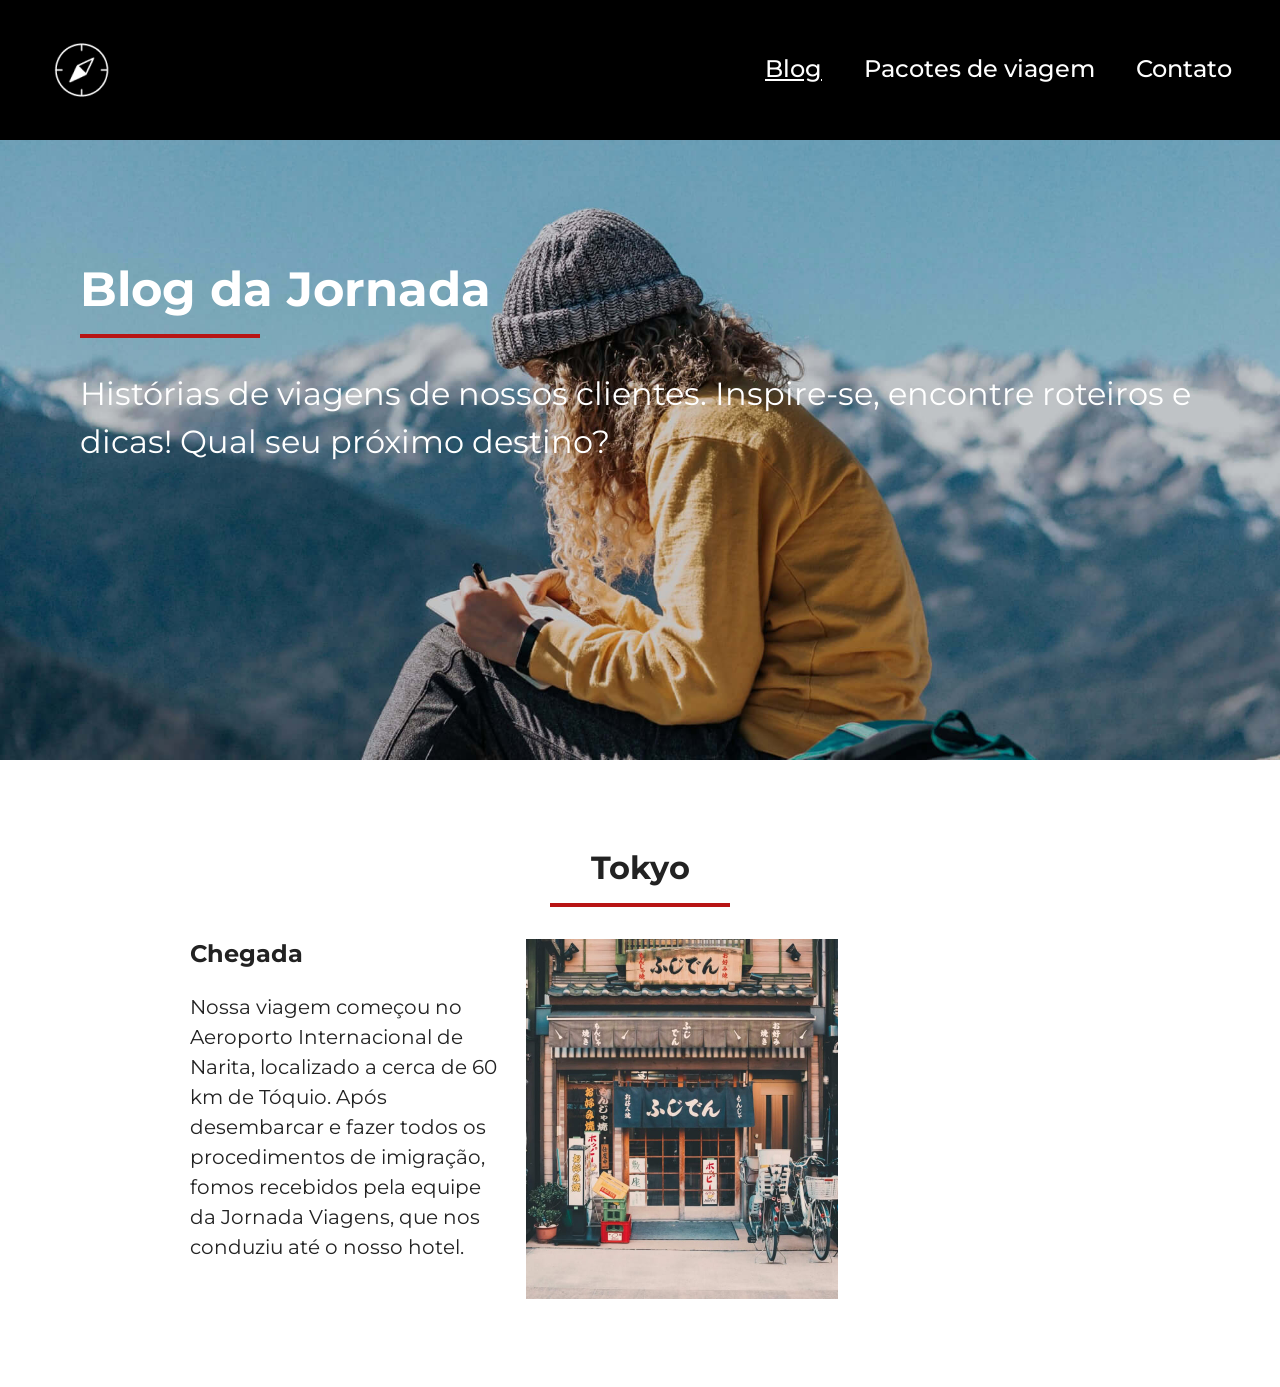
==== blog.html @ a6116b3b "Cria vizibilidade acessevil a tablet na secao chegada" ====
<!DOCTYPE html>
<html lang="pt-br">
<head>
    <meta charset="UTF-8">
    <meta name="viewport" content="width=device-width, initial-scale=1.0">
    
    <!-- COMPARTILHAMENTO -->
    <meta name="og:title" content="Jornada Viagens">
    <meta name="og:description" content="Somos uma agência apaixonada por criar viagens inesquecíveis.">
    <meta name="og:image" content="https://maxweljonson.github.io/jornada-viagens/img/homepage/logo-jornada-viagens-footer-branca.png">
    <meta name="og:type" content="website">
    <meta name="og:url" content="https://maxweljonson.github.io/jornada-viagens/">

    <!-- Icon -->
    <link rel="icon" href="favicon.svg" type="image/svg+xml"> 

    <!-- CSS -->
    <link rel="stylesheet" href="css/style.css">

    <title>Blog da Jornada</title>
</head>
<body>
    <header class="main-header">
        <a class="logo" href="index.html" title="Voltar para a página inicial">
            <img class="img-mobile" src="img/homepage/logo-bussola-jornada-branca.png" alt="Logotipo da Jornada Viagens na cor branca">
            <img class="img-desktop" src="img/homepage/logo-bussola-texto-jornada-branca.png" alt="Logotipo com nome da Jornada Viagens na cor branca">
        </a>
        <div class="navigation-menu">
            <label for="menu">
                <img src="img/homepage/menu.png" alt="Menu">
            </label>
            <input type="checkbox" id="menu" hidden>
            <nav>
                <ul class="list-links-menu">
                    <li>
                        <a href="blog.html" target="_blank" title="Acessar Blog" class="active">Blog</a>
                    </li>
                    <li>
                        <a href="pacotes.html" target="_blank" title="Acessar Pacotes de viagem">Pacotes de viagem</a>
                    </li>
                    <li>
                        <a href="contato.html" target="_blank" title="Acessar Contatos">Contato</a>
                    </li>
                </ul>
            </nav>
        </div>
    </header>
    <section class="hero blog">
        <div class="hero-img">
            <div class="hero-content">
                <div class="section-title">
                    <h1>Blog da Jornada</h1>
                    <hr>
                </div>
                <p class="content-text">
                    Histórias de viagens de nossos clientes. Inspire-se, encontre roteiros e dicas! Qual seu próximo destino?
                </p>
            </div>
        </div>
    </section>
    <section class="tokyo-travel section">
        <div class="section-title">
            <h2>Tokyo</h2>
            <hr>
        </div>
        <div class="content-travel">
            <section class="arrival">
                <div class="arrival-content">
                    <h3 class="content-title">Chegada</h3>
                    <p class="content-text">
                        Nossa viagem começou no Aeroporto Internacional de Narita, localizado a cerca de 60 km de Tóquio. Após desembarcar e fazer todos os procedimentos de imigração, fomos recebidos pela equipe da Jornada Viagens, que nos conduziu até o nosso hotel.
                    </p>
                </div>
                <div class="arrival-image"></div>
            </section>
        </div>
    </section>
</body>
</html>
---- css/style.css ----
@import url(global.css);
@import url(header.css);
@import url(hero.css);
@import url(offers.css);
@import url(categories.css);
@import url(destinations.css);
@import url(payments.css);
@import url(testimonials.css);
@import url(footer.css);
@import url(blog-travel.css);
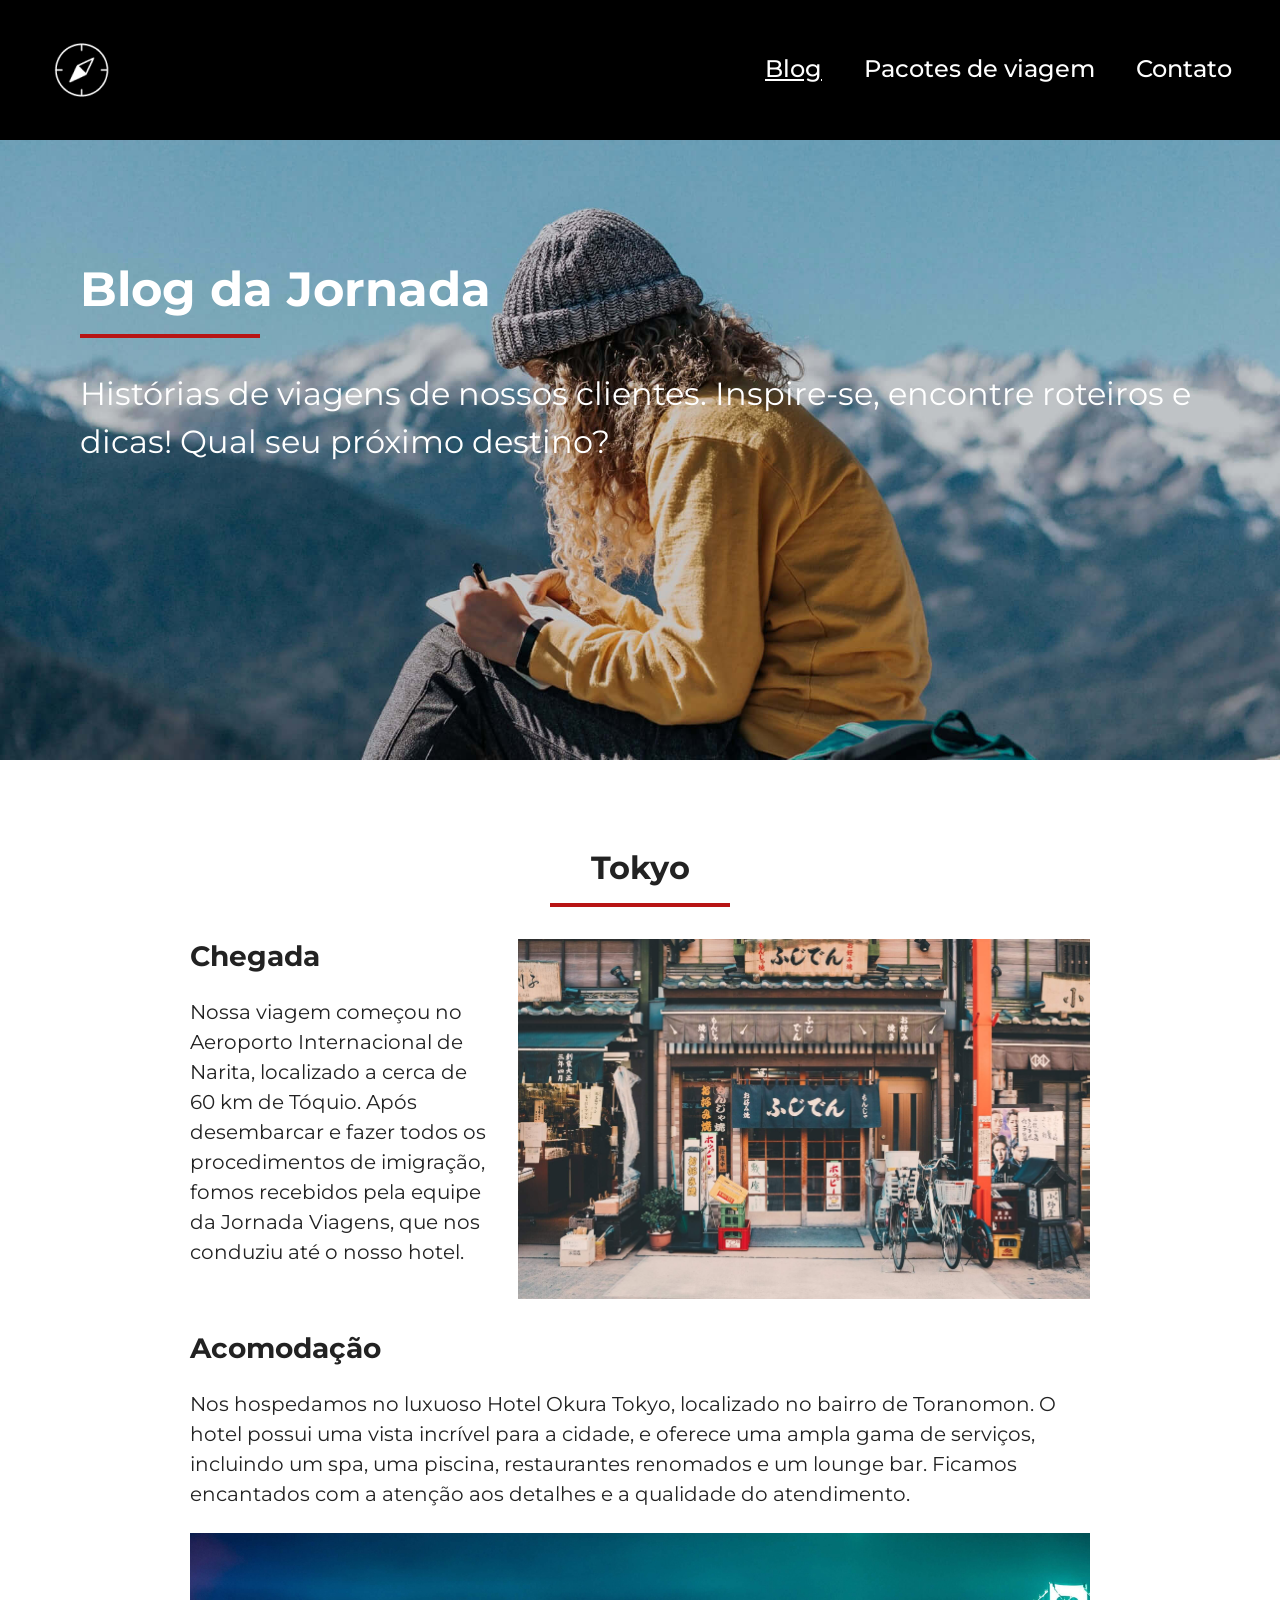
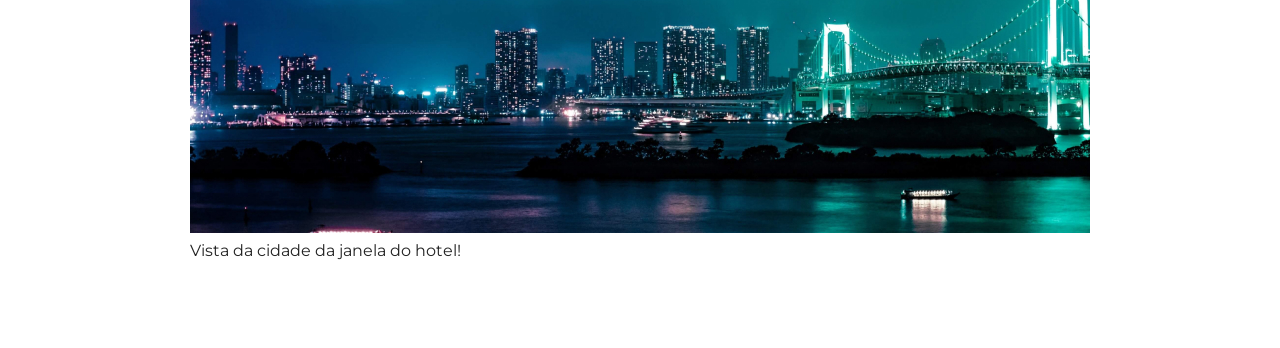
==== commit 98f1806f: "Criada a secao acomodacoes" ====
--- a/blog.html
+++ b/blog.html
@@ -73,6 +73,18 @@
                 </div>
                 <div class="arrival-image"></div>
             </section>
+            <section class="accommodation">
+                <div class="accommodation-content">
+                    <h3 class="content-title">Acomodação</h3>
+                    <p class="content-text">
+                        Nos hospedamos no luxuoso Hotel Okura Tokyo, localizado no bairro de Toranomon. O hotel possui uma vista incrível para a cidade, e oferece uma ampla gama de serviços, incluindo um spa, uma piscina, restaurantes renomados e um lounge bar. Ficamos encantados com a atenção aos detalhes e a qualidade do atendimento.
+                    </p>
+                </div>
+                <div class="image-description">
+                    <div class="accommodation-image"></div>
+                    <p class="description">Vista da cidade da janela do hotel!</p>
+                </div>      
+            </section>
         </div>
     </section>
 </body>
--- a/css/style.css
+++ b/css/style.css
@@ -7,4 +7,5 @@
 @import url(payments.css);
 @import url(testimonials.css);
 @import url(footer.css);
-@import url(blog-travel.css);+@import url(blog-travel.css);
+@import url(blog-accommodation.css);
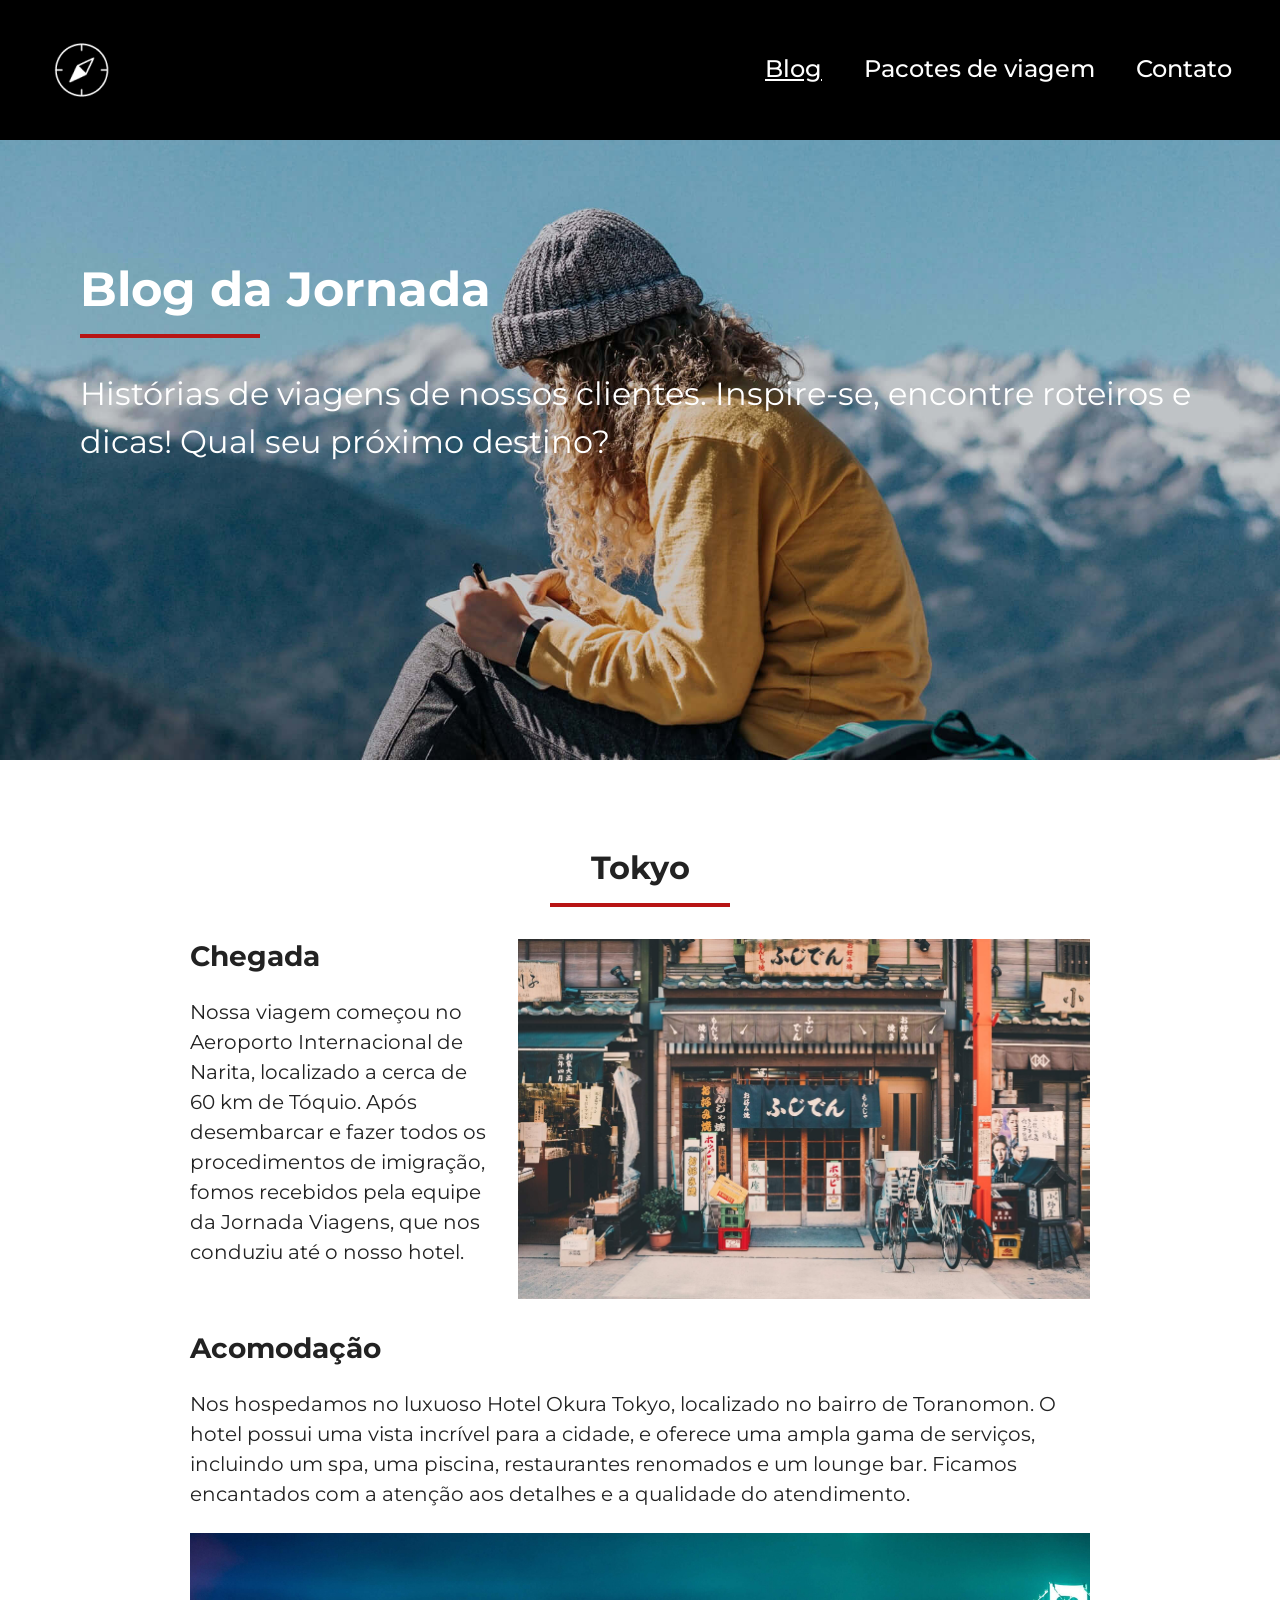
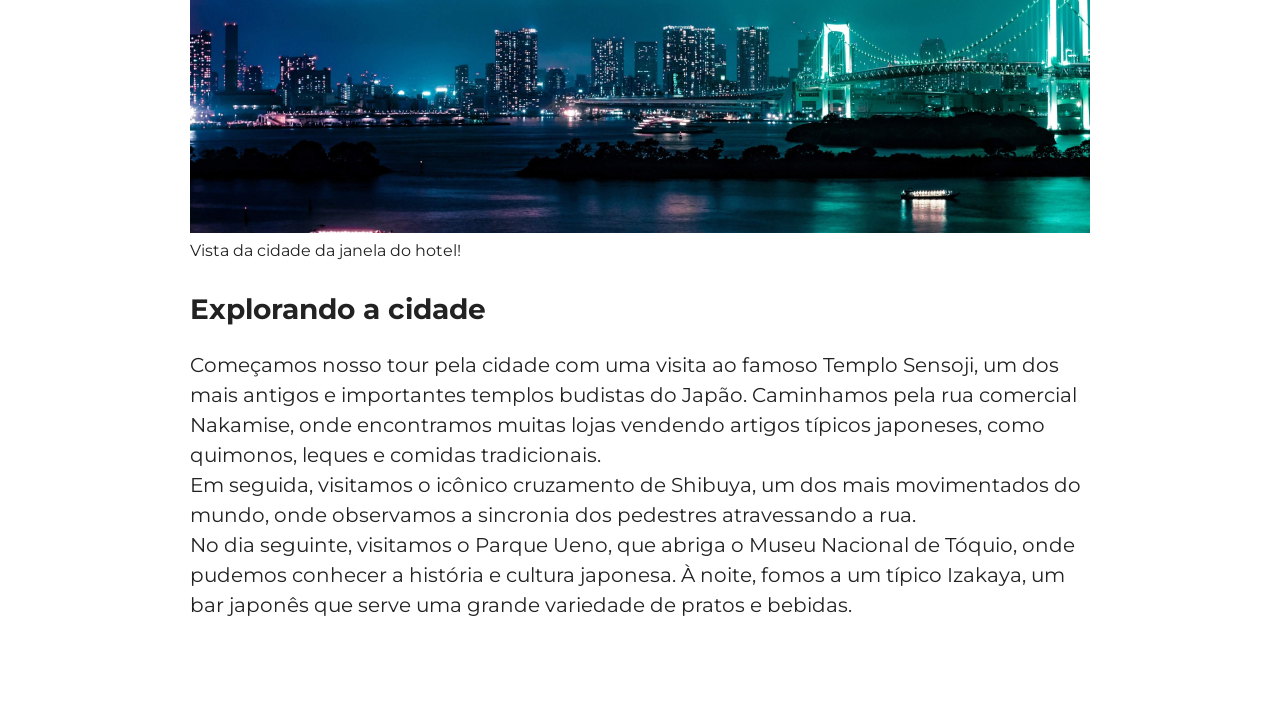
==== commit 3818a699: "Criada a secao explorando a cidade" ====
--- a/blog.html
+++ b/blog.html
@@ -85,6 +85,16 @@
                     <p class="description">Vista da cidade da janela do hotel!</p>
                 </div>      
             </section>
+            <section class="exploring">
+                <h3 class="content-title">Explorando a cidade</h3>
+                <p class="content-text">
+                    Começamos nosso tour pela cidade com uma visita ao famoso Templo Sensoji, um dos mais antigos e importantes templos budistas do Japão. Caminhamos pela rua comercial Nakamise, onde encontramos muitas lojas vendendo artigos típicos japoneses, como quimonos, leques e comidas tradicionais.
+                    <br>
+                    Em seguida, visitamos o icônico cruzamento de Shibuya, um dos mais movimentados do mundo, onde observamos a sincronia dos pedestres atravessando a rua.
+                    <br>
+                    No dia seguinte, visitamos o Parque Ueno, que abriga o Museu Nacional de Tóquio, onde pudemos conhecer a história e cultura japonesa. À noite, fomos a um típico Izakaya, um bar japonês que serve uma grande variedade de pratos e bebidas.
+                </p>
+            </section>
         </div>
     </section>
 </body>
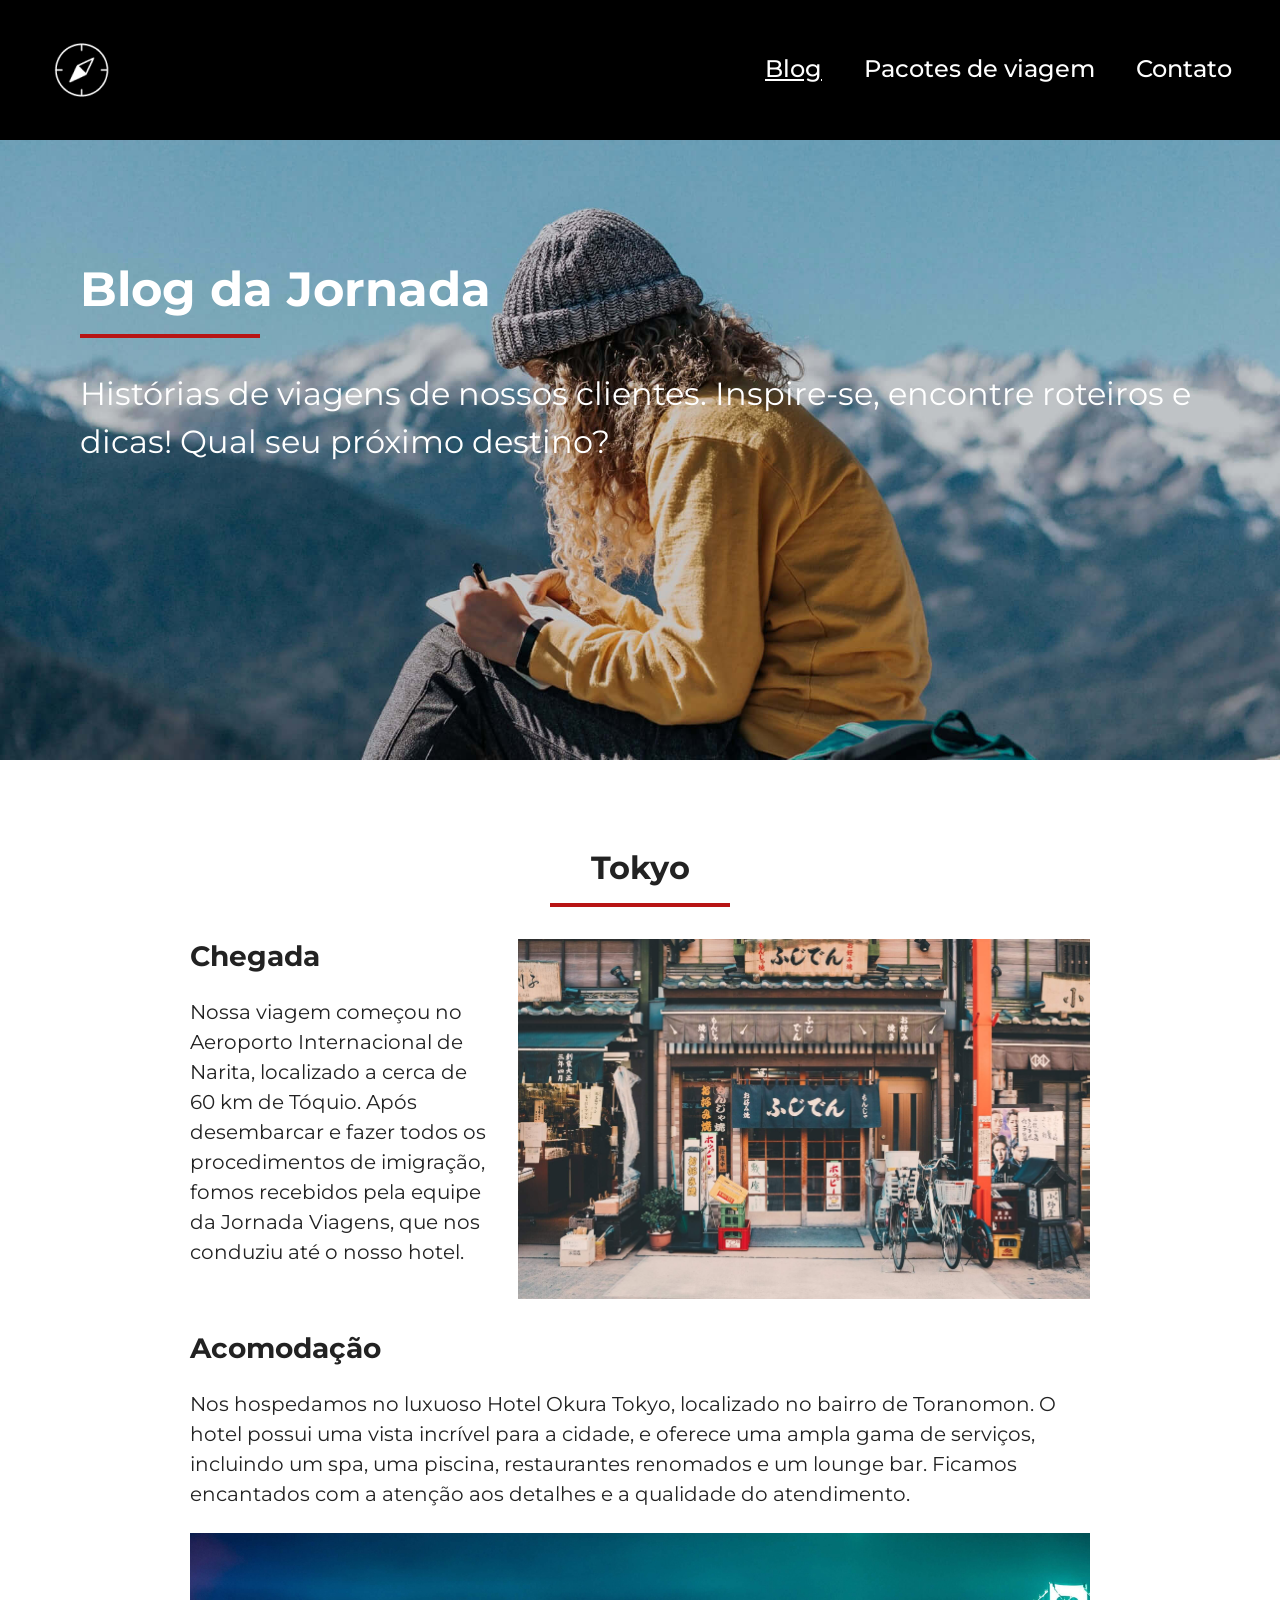
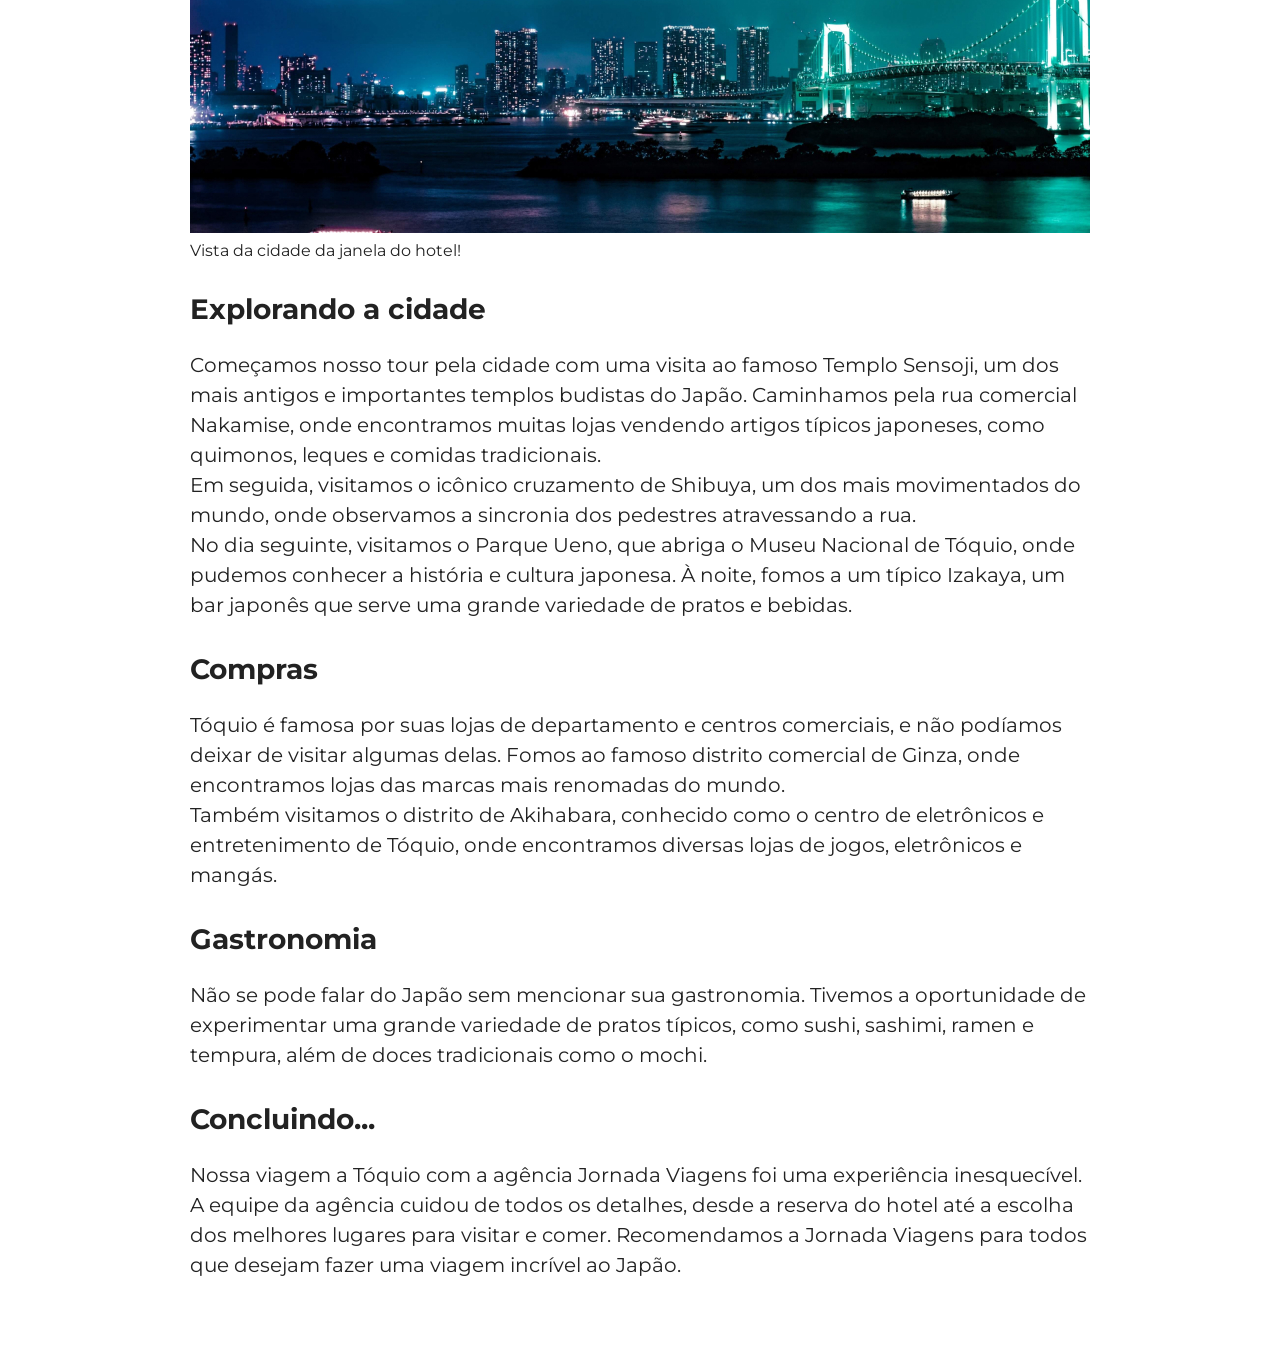
==== commit 9b2ff288: "Finalizada a secao de viagem" ====
--- a/blog.html
+++ b/blog.html
@@ -95,6 +95,26 @@
                     No dia seguinte, visitamos o Parque Ueno, que abriga o Museu Nacional de Tóquio, onde pudemos conhecer a história e cultura japonesa. À noite, fomos a um típico Izakaya, um bar japonês que serve uma grande variedade de pratos e bebidas.
                 </p>
             </section>
+            <section class="shop">
+                <h3 class="content-title">Compras</h3>
+                <p class="content-text">
+                    Tóquio é famosa por suas lojas de departamento e centros comerciais, e não podíamos deixar de visitar algumas delas. Fomos ao famoso distrito comercial de Ginza, onde encontramos lojas das marcas mais renomadas do mundo.
+                    <br>
+                    Também visitamos o distrito de Akihabara, conhecido como o centro de eletrônicos e entretenimento de Tóquio, onde encontramos diversas lojas de jogos, eletrônicos e mangás.
+                </p>
+            </section>
+            <section class="gastronomy">
+                <h3 class="content-title">Gastronomia</h3>
+                <p class="content-text">
+                    Não se pode falar do Japão sem mencionar sua gastronomia. Tivemos a oportunidade de experimentar uma grande variedade de pratos típicos, como sushi, sashimi, ramen e tempura, além de doces tradicionais como o mochi.
+                </p>
+            </section>
+            <section class="conclusion">
+                <h3 class="content-title">Concluindo...</h3>
+                <p class="content-text">
+                    Nossa viagem a Tóquio com a agência Jornada Viagens foi uma experiência inesquecível. A equipe da agência cuidou de todos os detalhes, desde a reserva do hotel até a escolha dos melhores lugares para visitar e comer. Recomendamos a Jornada Viagens para todos que desejam fazer uma viagem incrível ao Japão.
+                </p>
+            </section>
         </div>
     </section>
 </body>
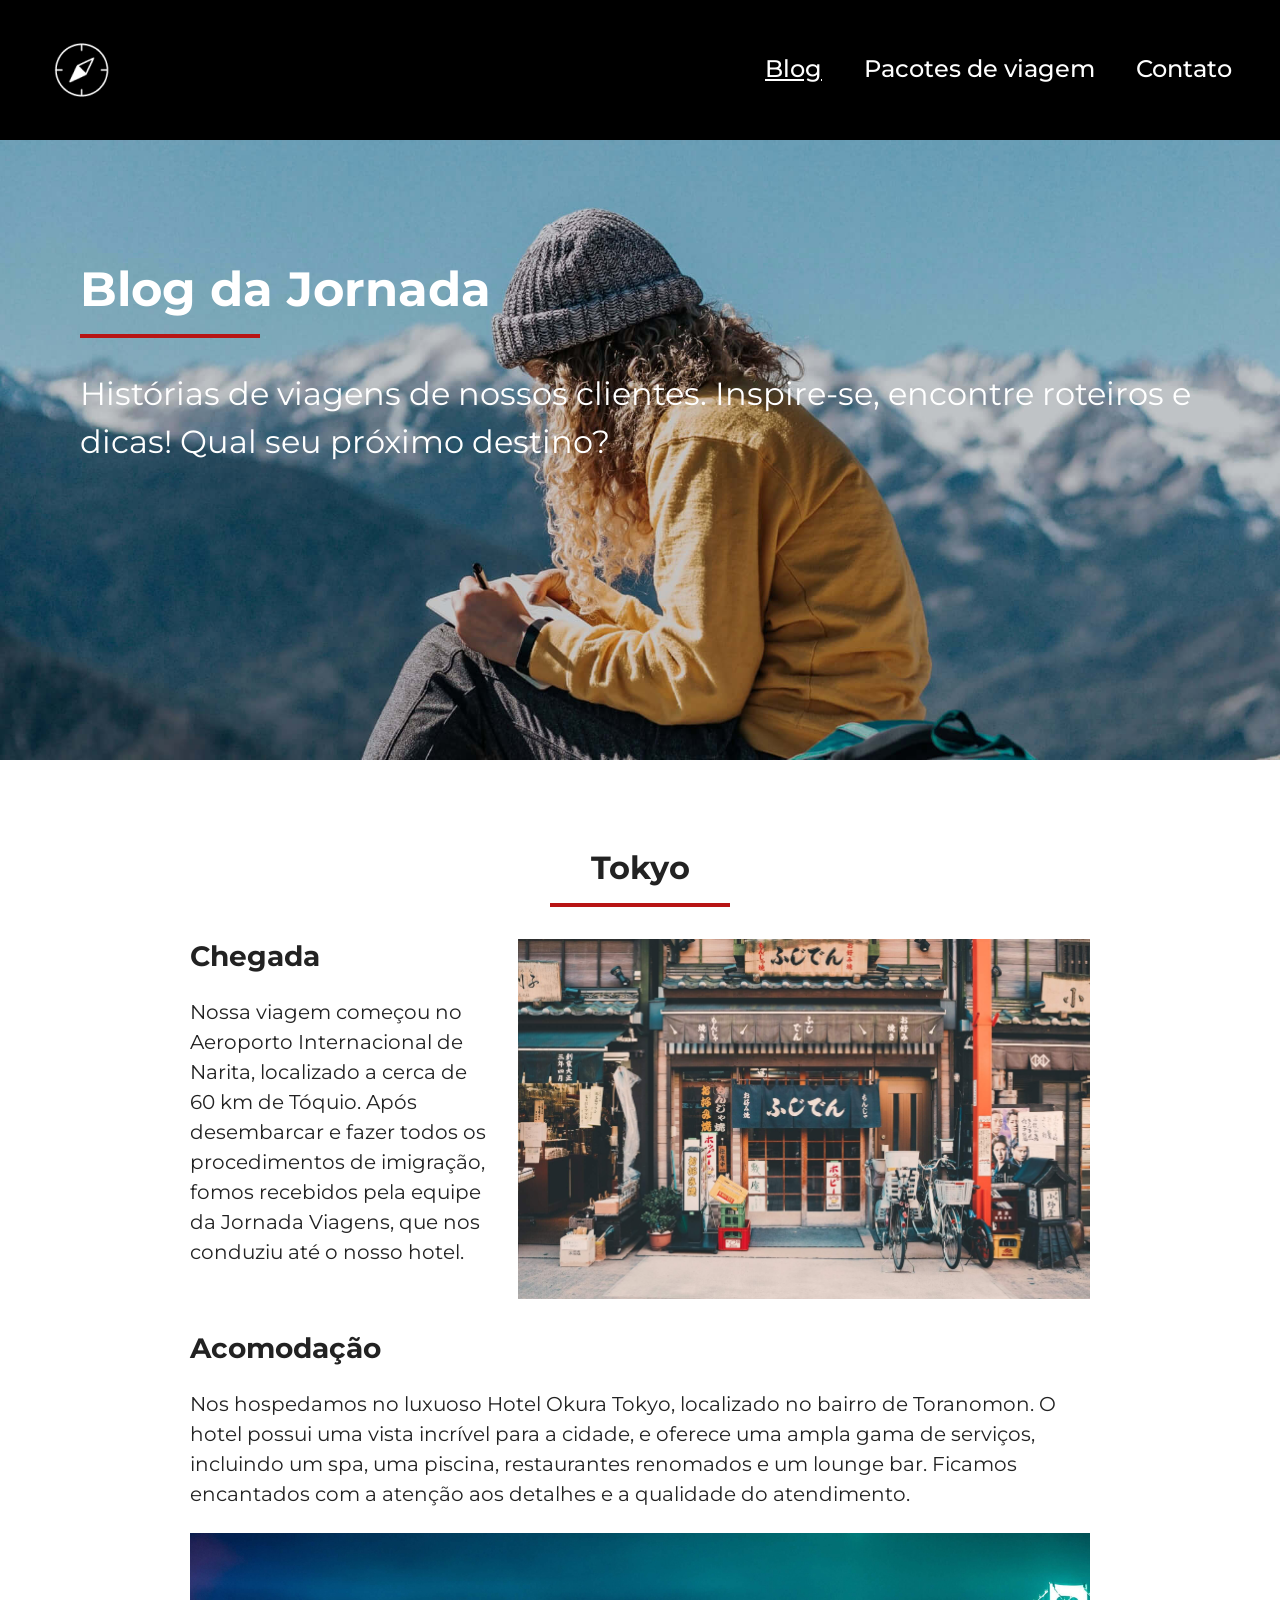
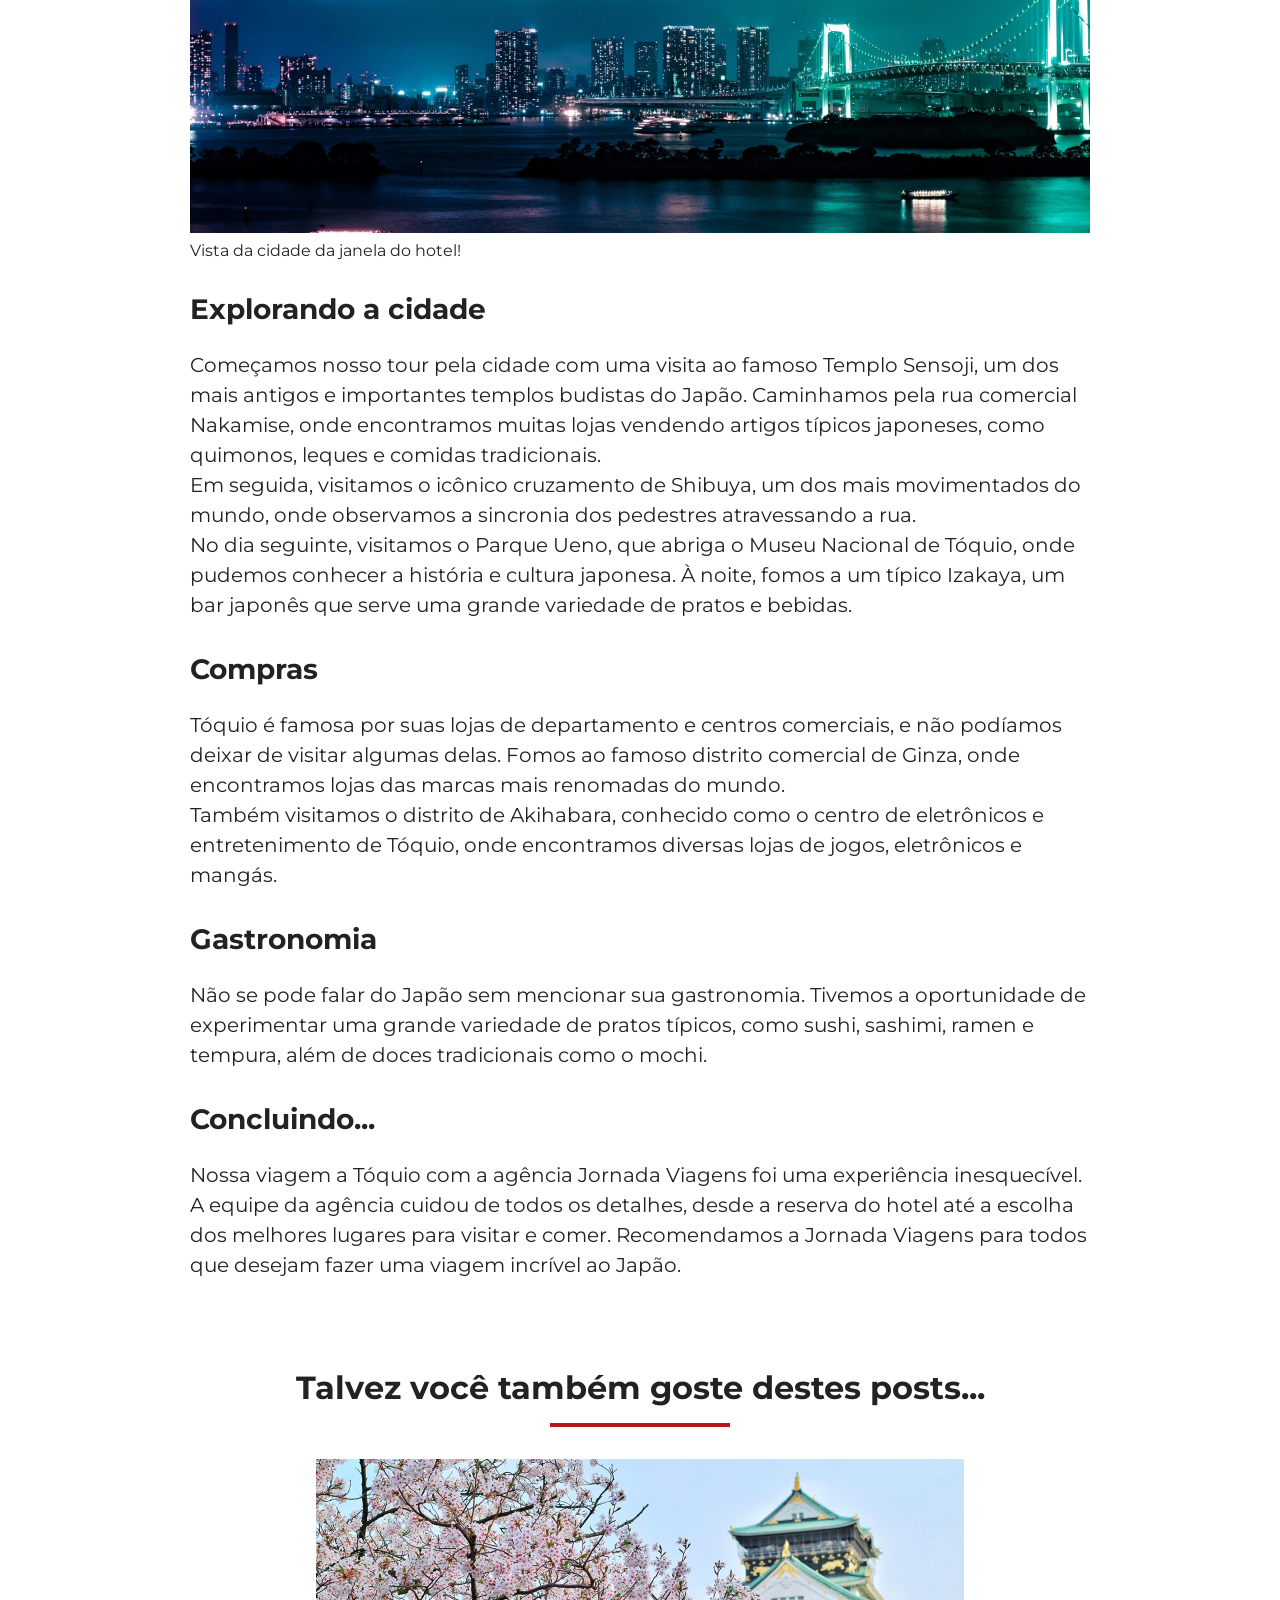
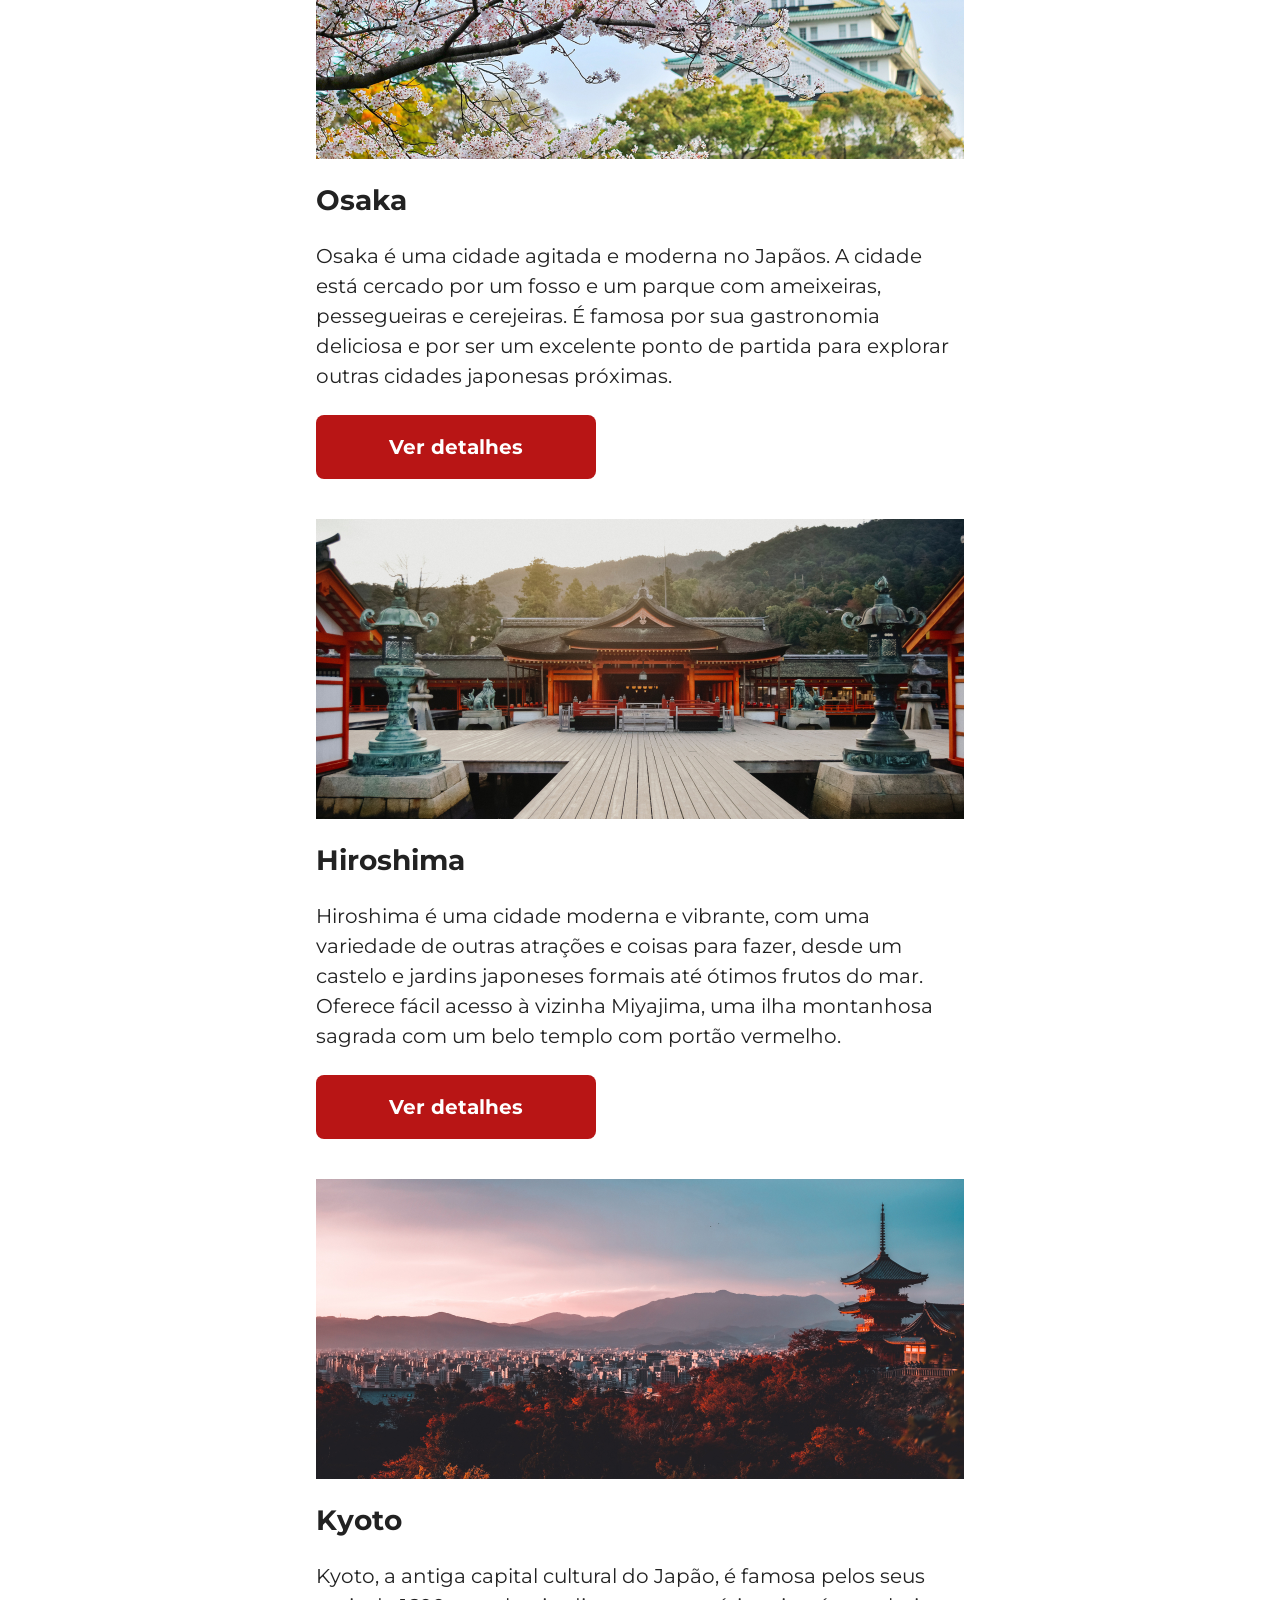
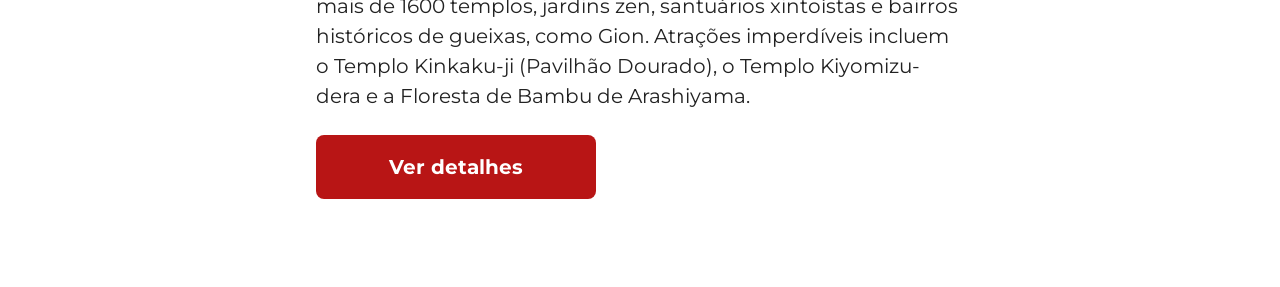
==== commit dc08c0ae: "Adicionada a secao de sugestoes" ====
--- a/blog.html
+++ b/blog.html
@@ -117,5 +117,51 @@
             </section>
         </div>
     </section>
+    <section class="destinations section">
+        <div class="section-title">
+            <h2>Talvez você também goste destes posts...</h2>
+            <hr>
+        </div>
+        <div class="destination-items blog">
+            <article class="item">
+                <header>
+                    <div class="img-item osaka"></div>
+                    <h4 class="content-title">Osaka</h4>
+                </header>
+                <p class="content-text">
+                    Osaka é uma cidade agitada e moderna no Japãos. A cidade está cercado por um fosso e um parque com ameixeiras, pessegueiras e cerejeiras. É famosa por sua gastronomia deliciosa e por ser um excelente ponto de partida para explorar outras cidades japonesas próximas.
+                </p>
+                <footer>
+                    <a href="#" class="button" title="Ver mais detalhes para o destino de Osaka" target="_blank">Ver detalhes</a>
+                </footer>
+            </article>
+            <article class="item">
+                <header>
+                    <div class="img-item hiroshima"></div>
+                    <h4 class="content-title">Hiroshima</h4>
+                </header>
+                <p class="content-text">
+                    Hiroshima é uma cidade moderna e vibrante, com uma variedade de outras atrações e coisas para fazer, desde um castelo e jardins japoneses formais até ótimos frutos do mar.
+                    <br>
+                    Oferece fácil acesso à vizinha Miyajima, uma ilha montanhosa sagrada com um belo templo com portão vermelho.
+                </p>
+                <footer>
+                    <a href="#" class="button" title="Ver mais detalhes para o destino de Hiroshima" target="_blank">Ver detalhes</a>
+                </footer>
+            </article>
+            <article class="item">
+                <header>
+                    <div class="img-item kyoto"></div>
+                    <h4 class="content-title">Kyoto</h4>
+                </header>
+                <p class="content-text">
+                    Kyoto, a antiga capital cultural do Japão, é famosa pelos seus mais de 1600 templos, jardins zen, santuários xintoístas e bairros históricos de gueixas, como Gion. Atrações imperdíveis incluem o Templo Kinkaku-ji (Pavilhão Dourado), o Templo Kiyomizu-dera e a Floresta de Bambu de Arashiyama.
+                </p>
+                <footer>
+                    <a href="#" class="button" title="Ver mais detalhes para o destino de Kyoto" target="_blank">Ver detalhes</a>
+                </footer>
+            </article>
+        </div>
+    </section>
 </body>
 </html>
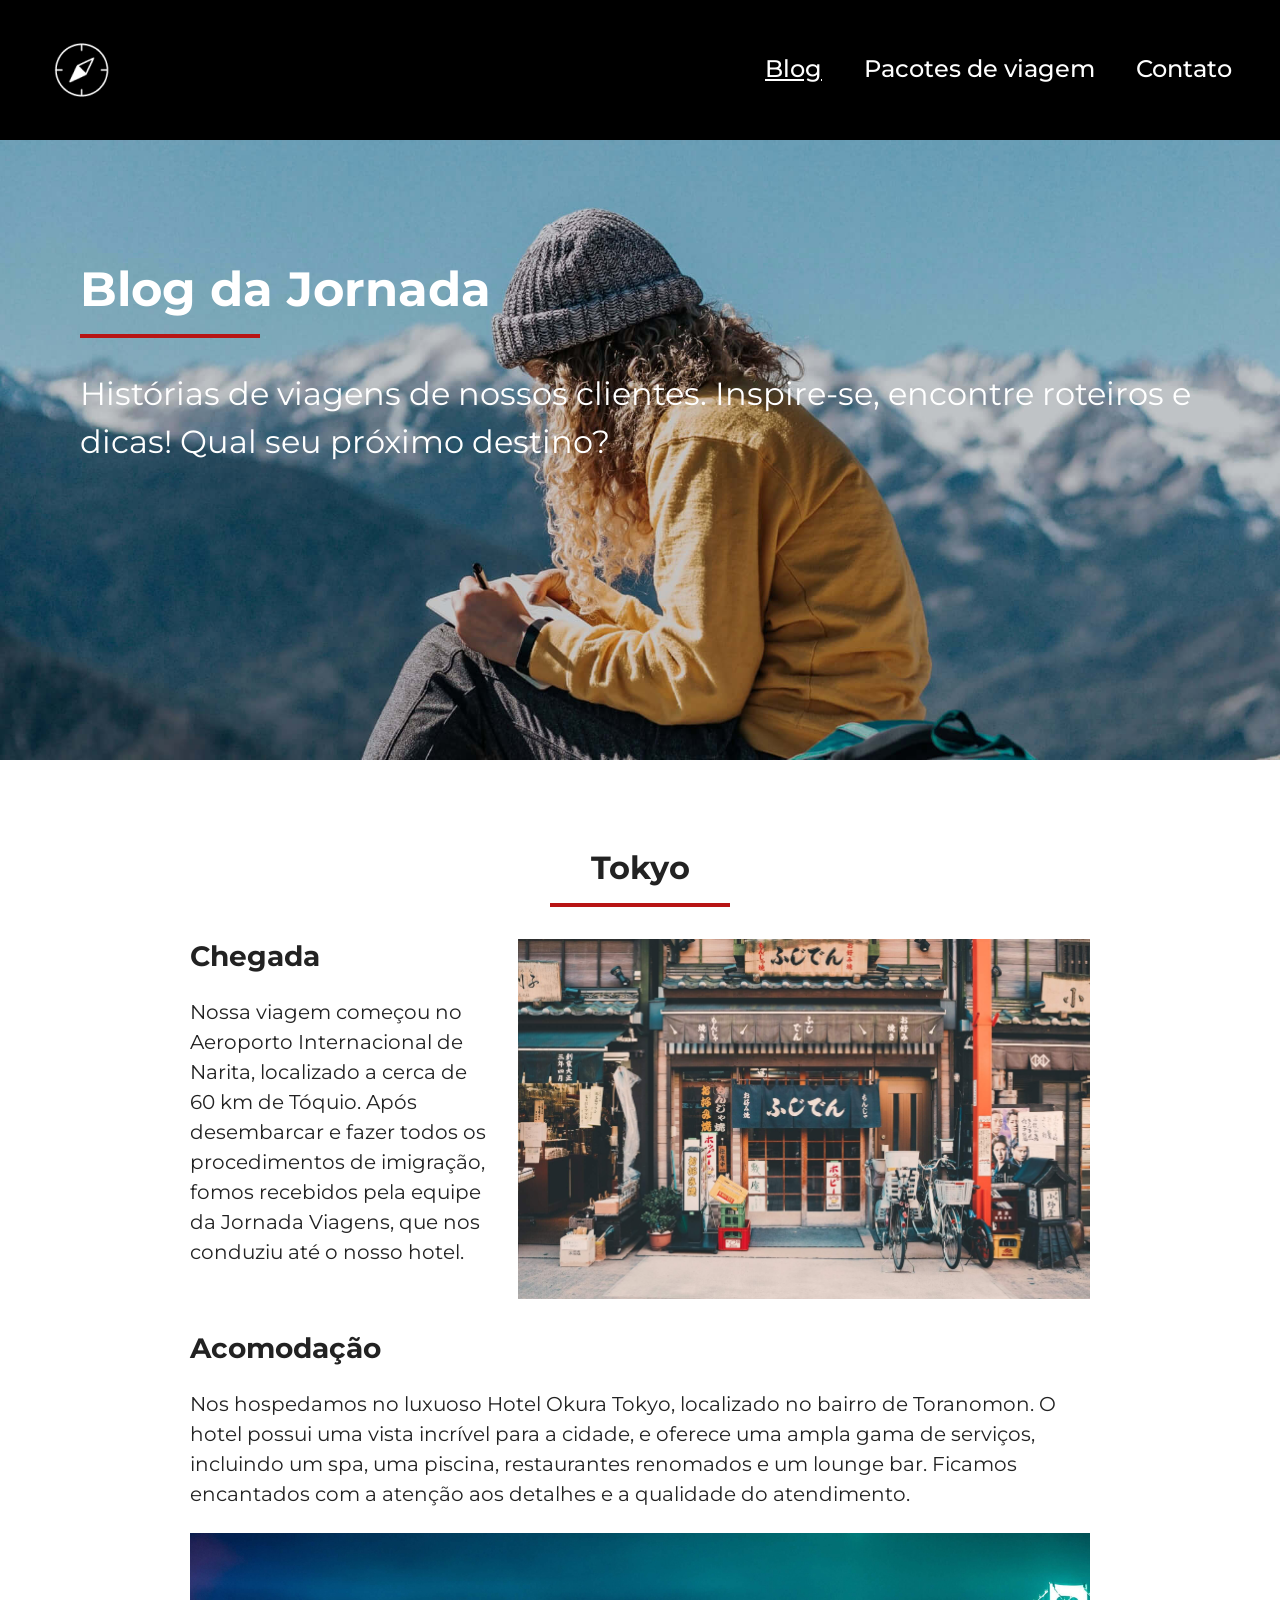
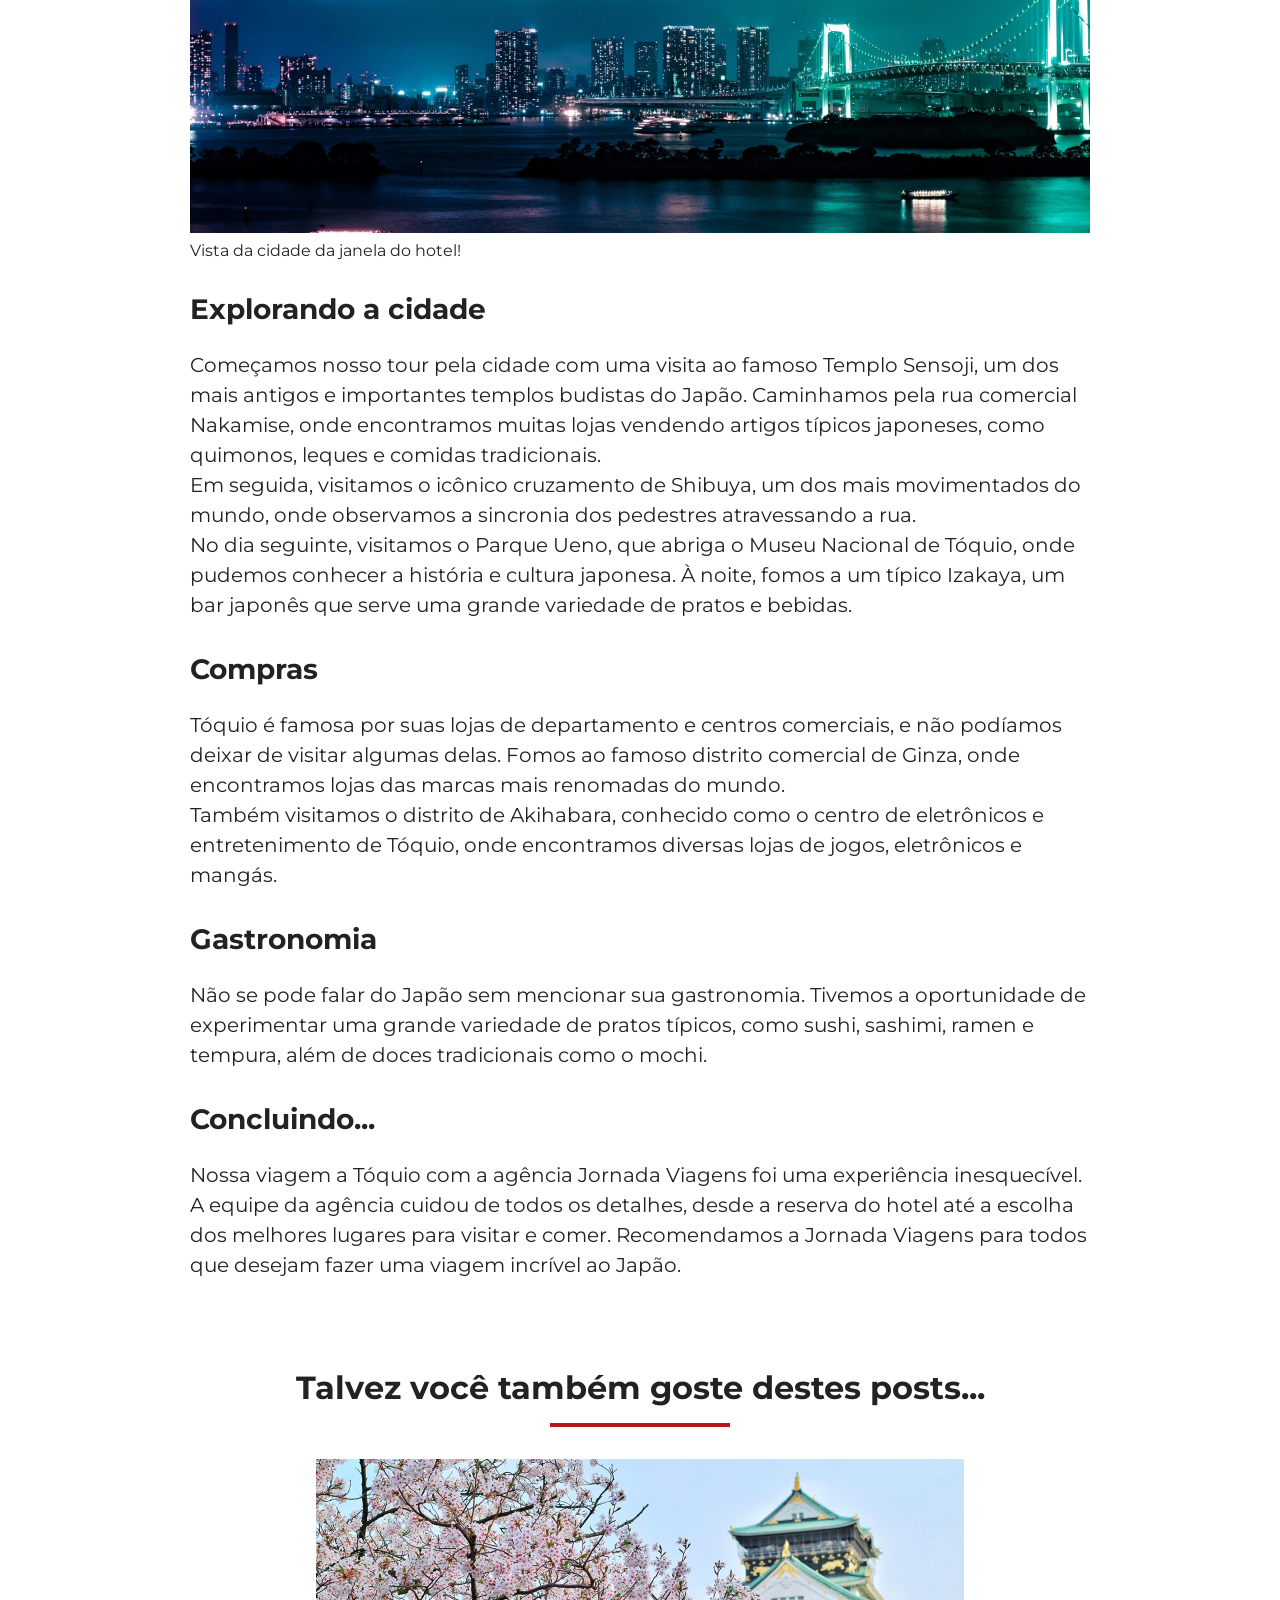
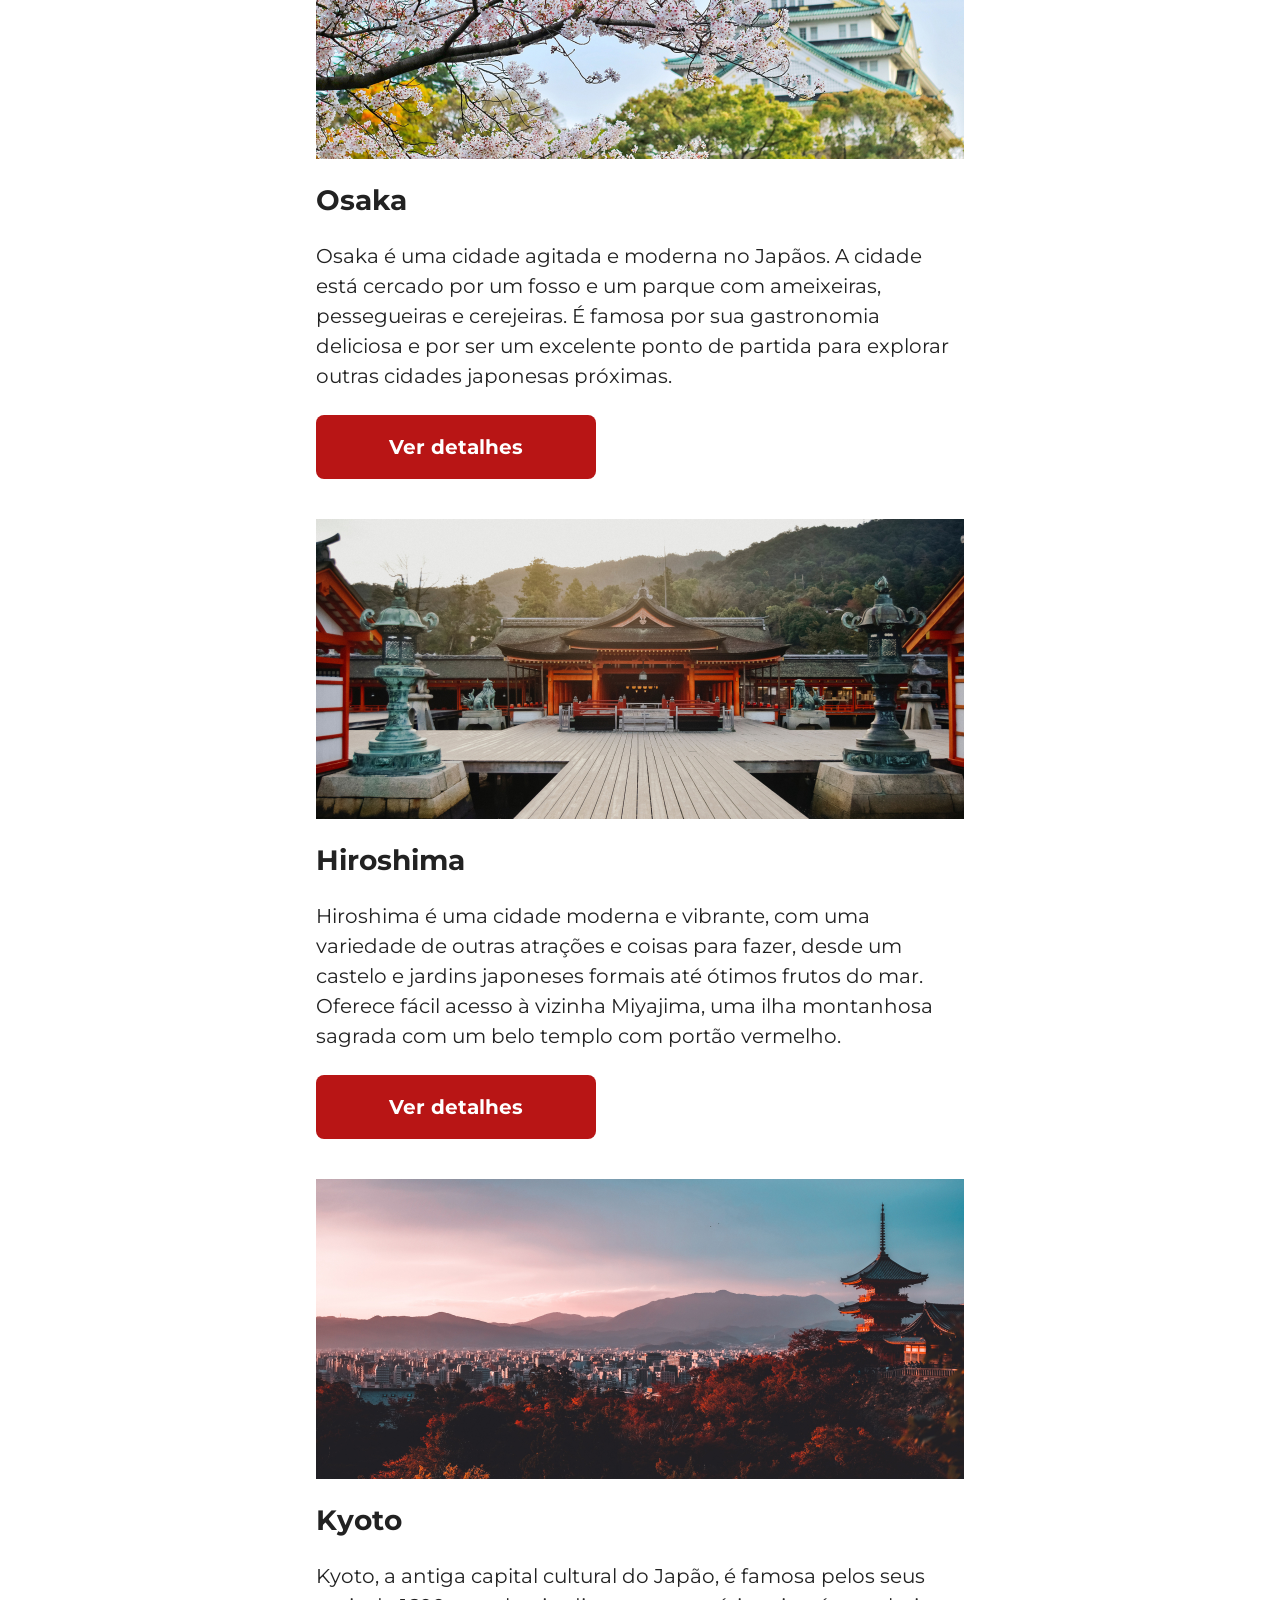
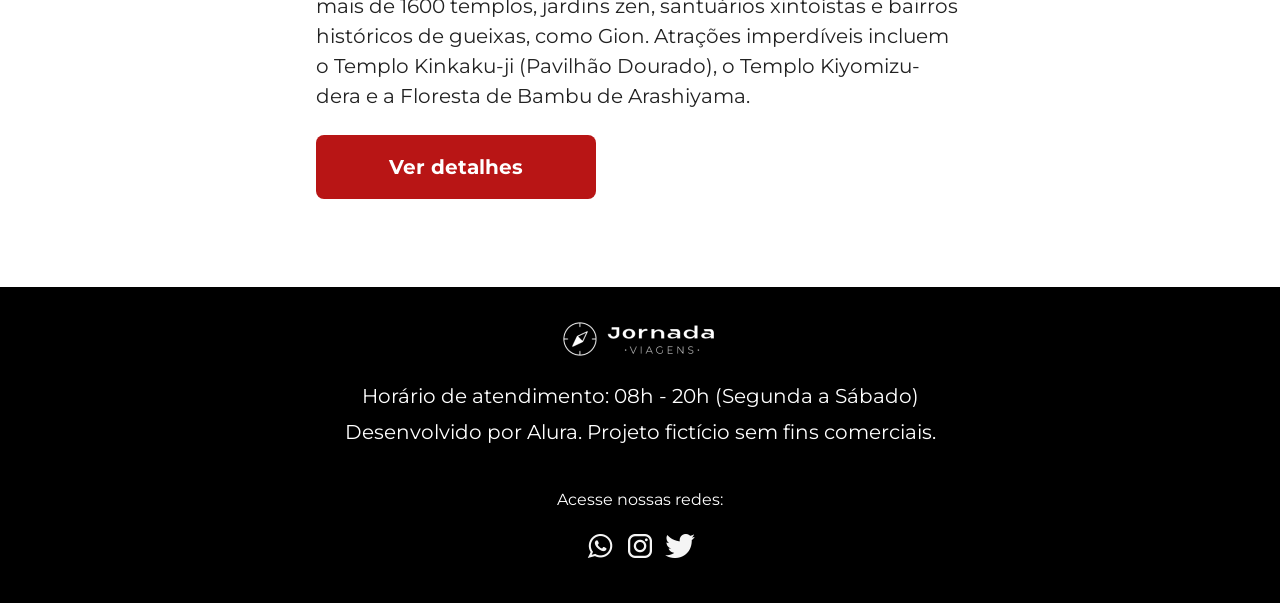
==== commit 524591c7: "Adiciona footer a pagina" ====
--- a/blog.html
+++ b/blog.html
@@ -163,5 +163,32 @@
             </article>
         </div>
     </section>
+    <footer class="main-footer">
+        <div class="footer-content">
+            <img class="logo-footer" src="img/homepage/logo-jornada-viagens-footer-branca.png" alt="Logo da Jornada Viagens completa na cor branca">
+            <p>
+                Horário de atendimento: 08h - 20h (Segunda a Sábado)
+            </p>
+            <p>
+                Desenvolvido por Alura. Projeto fictício sem fins comerciais.
+            </p>
+        </div>
+        <div class="footer-social">
+            <p>
+                Acesse nossas redes:
+            </p>
+            <div class="social-icons">
+                <a href="#" target="_blank" title="Entre em contato pelo nosso Whatsapp">
+                    <img src="img/homepage/icon-whatsapp.png" alt="Ícone do Whatsapp">
+                </a>
+                <a href="#" target="_blank" title="Acesse nosso Instagram">
+                    <img src="img/homepage/icon-instragam.png" alt="Ícone do Instagram">
+                </a>
+                <a href="#" target="_blank" title="Acesse nosso Twitter">
+                    <img src="img/homepage/icon-twitter.png" alt="Ícone do Twitter">
+                </a>
+            </div>
+        </div>
+    </footer>
 </body>
 </html>
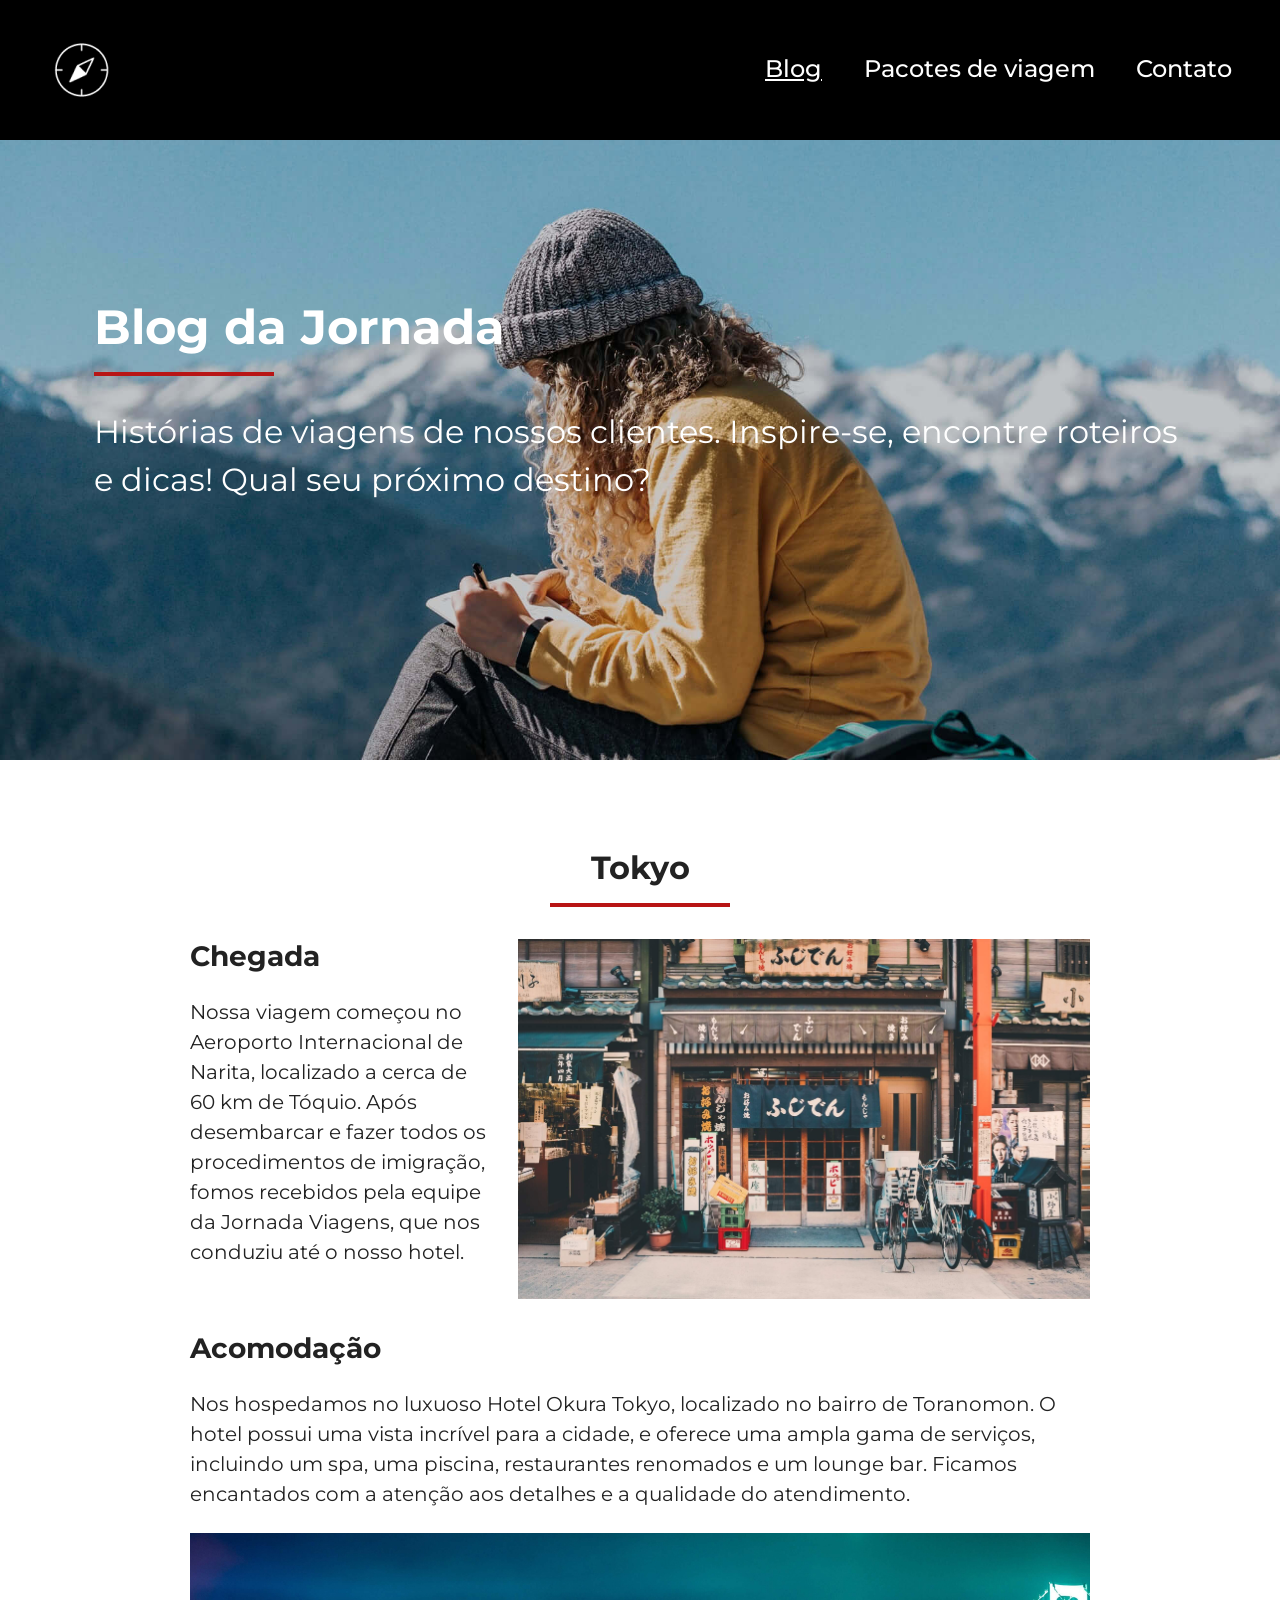
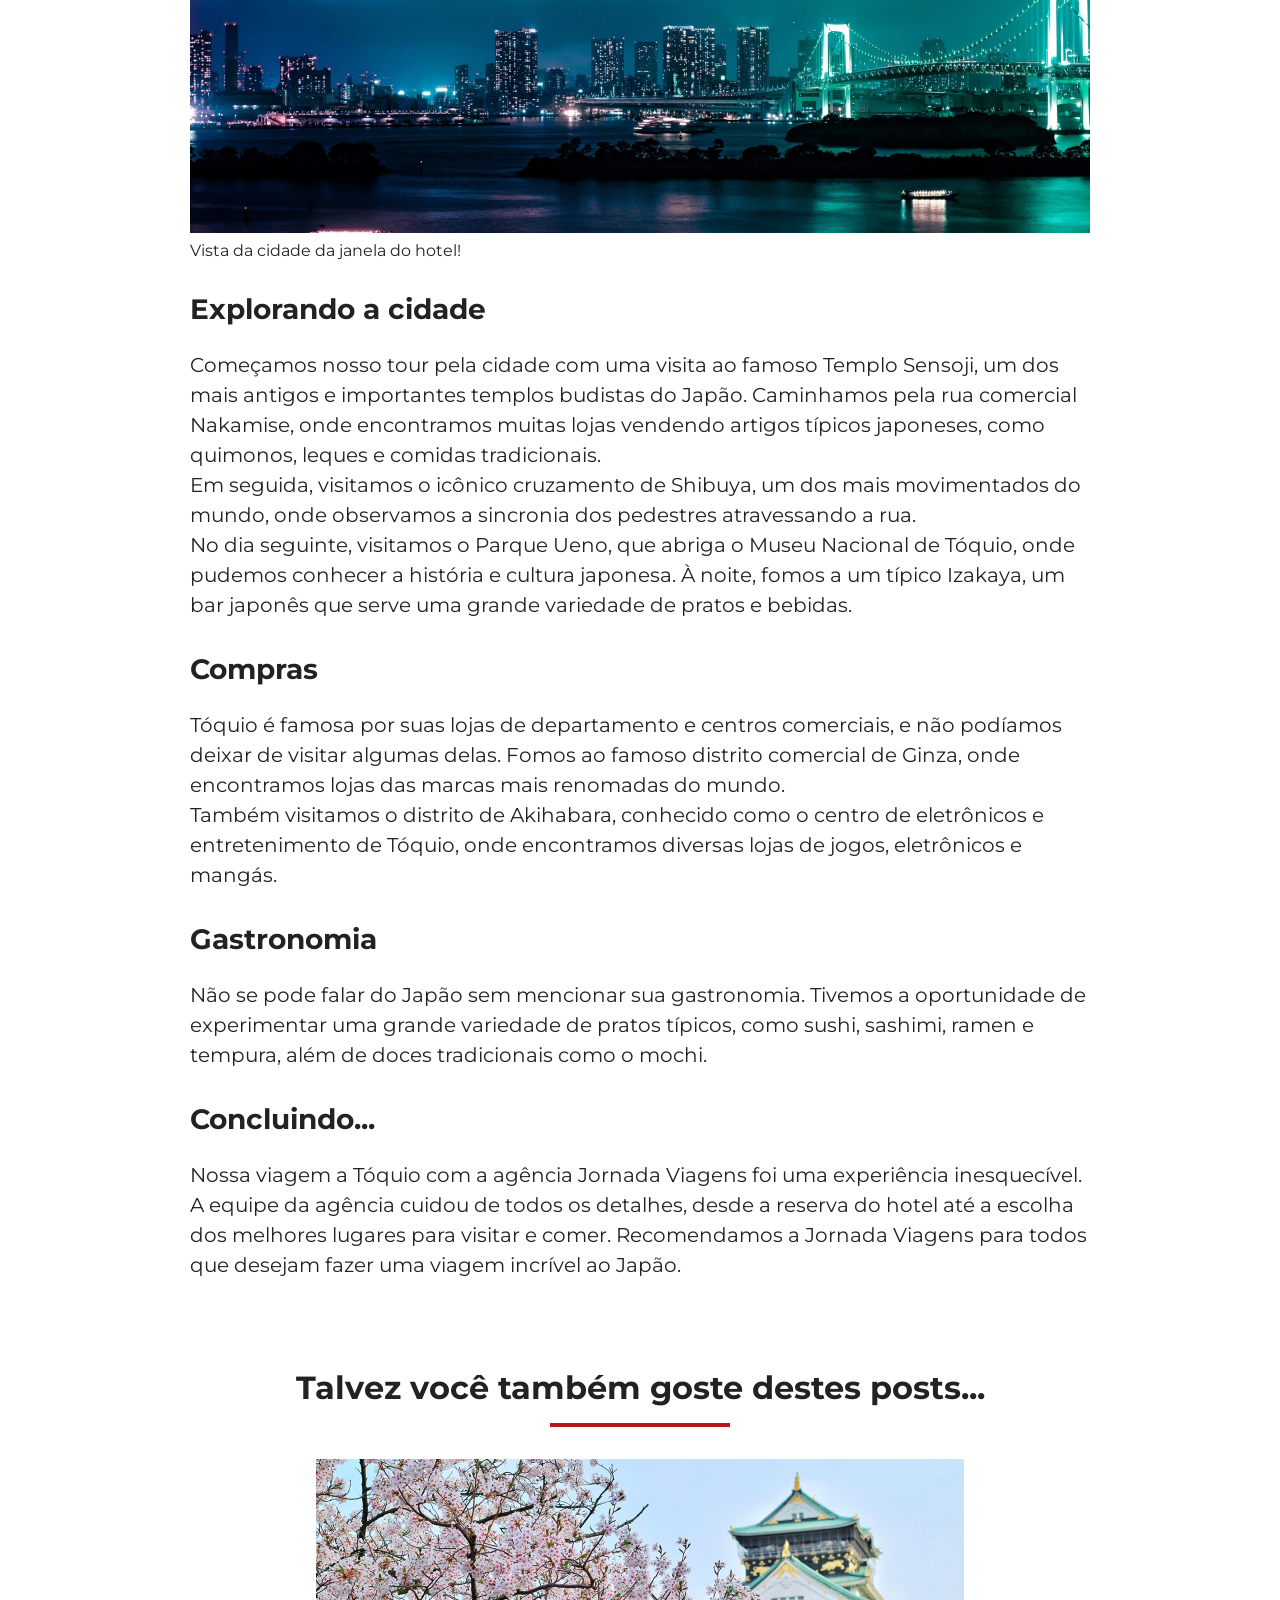
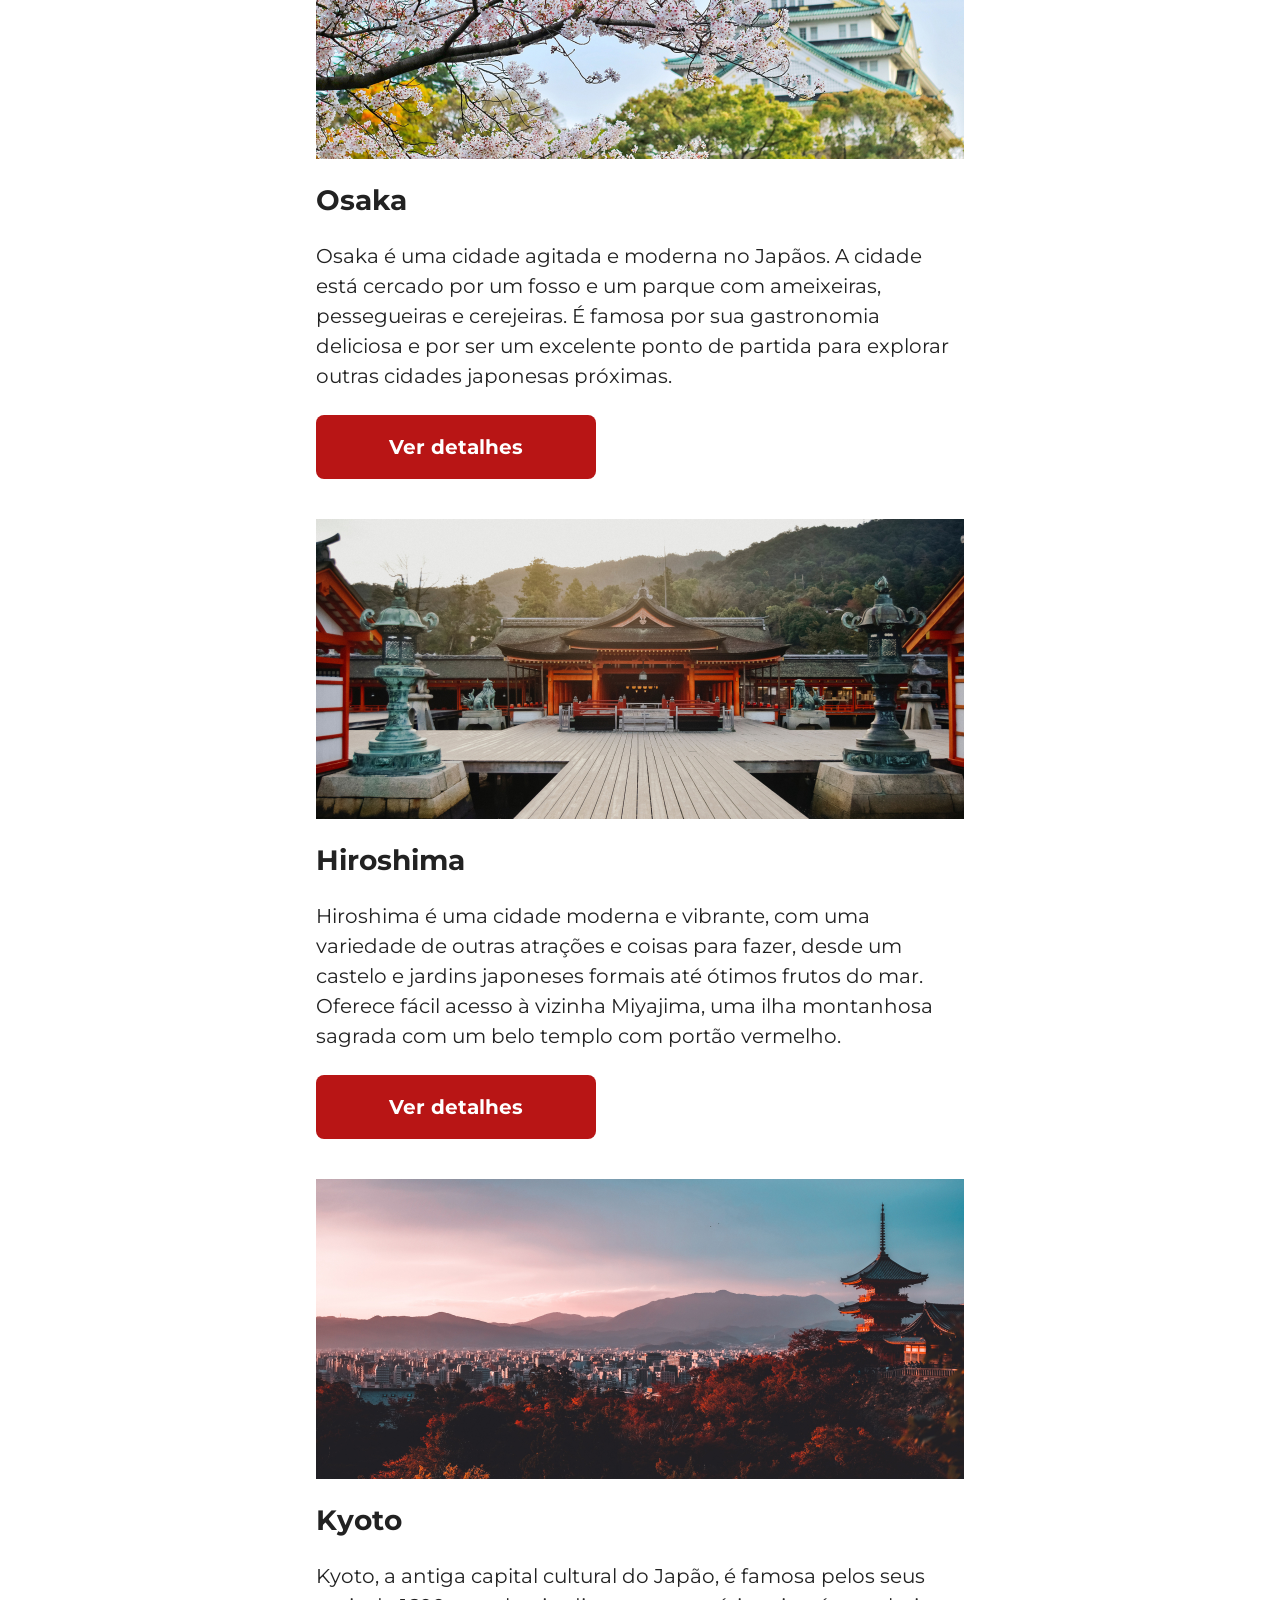
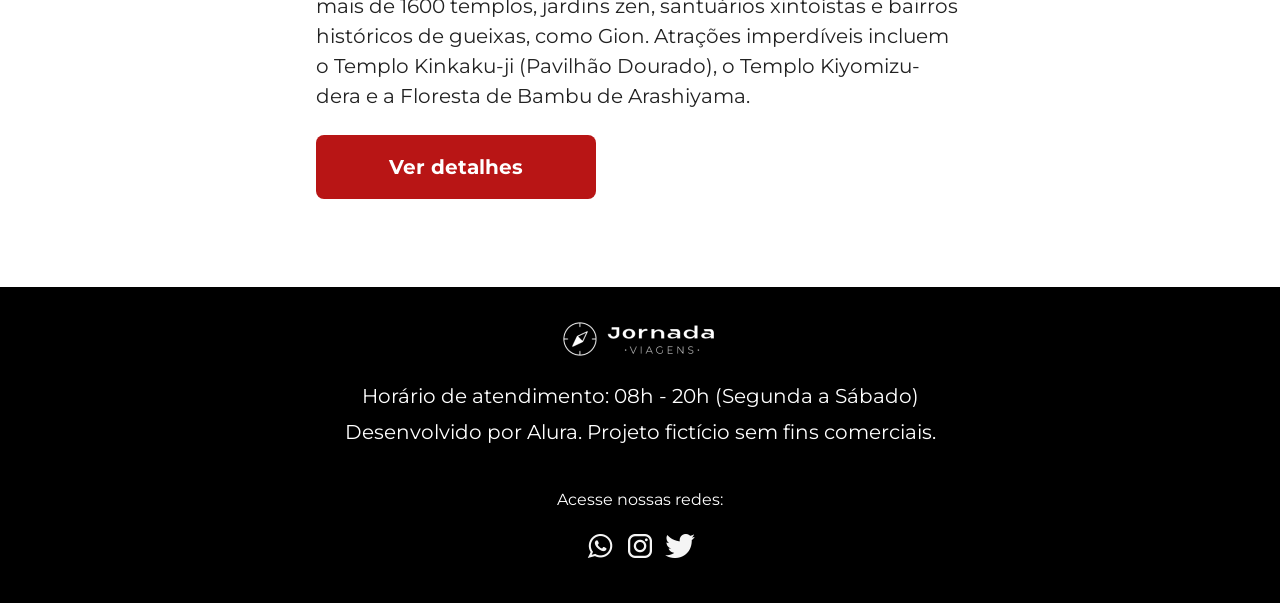
==== commit b0a281b9: "Corrige o link direcionamento para a pagina de contatos" ====
--- a/blog.html
+++ b/blog.html
@@ -5,8 +5,8 @@
     <meta name="viewport" content="width=device-width, initial-scale=1.0">
     
     <!-- COMPARTILHAMENTO -->
-    <meta name="og:title" content="Jornada Viagens">
-    <meta name="og:description" content="Somos uma agência apaixonada por criar viagens inesquecíveis.">
+    <meta name="og:title" content="Blog da Jornada">
+    <meta name="og:description" content="Histórias de viagens de nossos clientes. Inspire-se, encontre roteiros e dicas!">
     <meta name="og:image" content="https://maxweljonson.github.io/jornada-viagens/img/homepage/logo-jornada-viagens-footer-branca.png">
     <meta name="og:type" content="website">
     <meta name="og:url" content="https://maxweljonson.github.io/jornada-viagens/">
@@ -39,7 +39,7 @@
                         <a href="pacotes.html" target="_blank" title="Acessar Pacotes de viagem">Pacotes de viagem</a>
                     </li>
                     <li>
-                        <a href="contato.html" target="_blank" title="Acessar Contatos">Contato</a>
+                        <a href="contatos.html" target="_blank" title="Acessar Contatos">Contato</a>
                     </li>
                 </ul>
             </nav>
--- a/css/style.css
+++ b/css/style.css
@@ -8,4 +8,4 @@
 @import url(testimonials.css);
 @import url(footer.css);
 @import url(blog-travel.css);
-@import url(blog-accommodation.css);+@import url(contacts.css);
